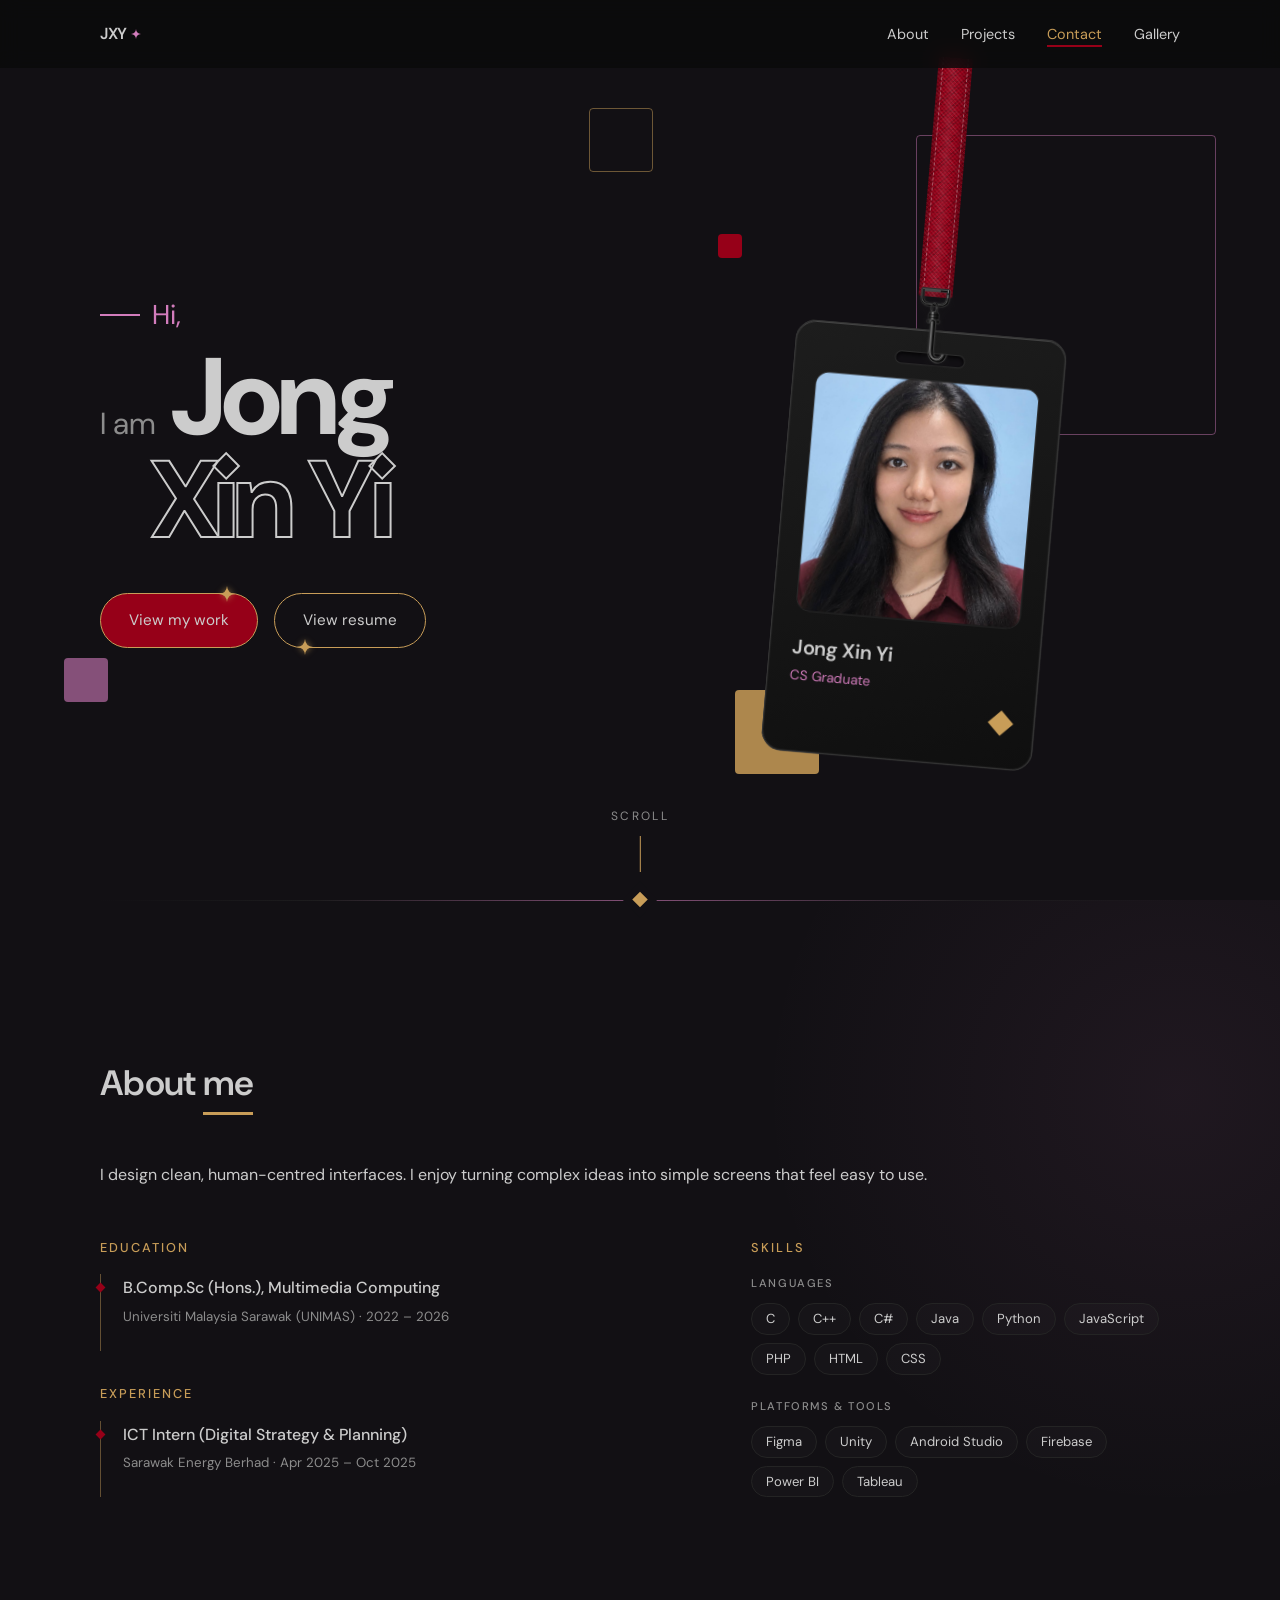
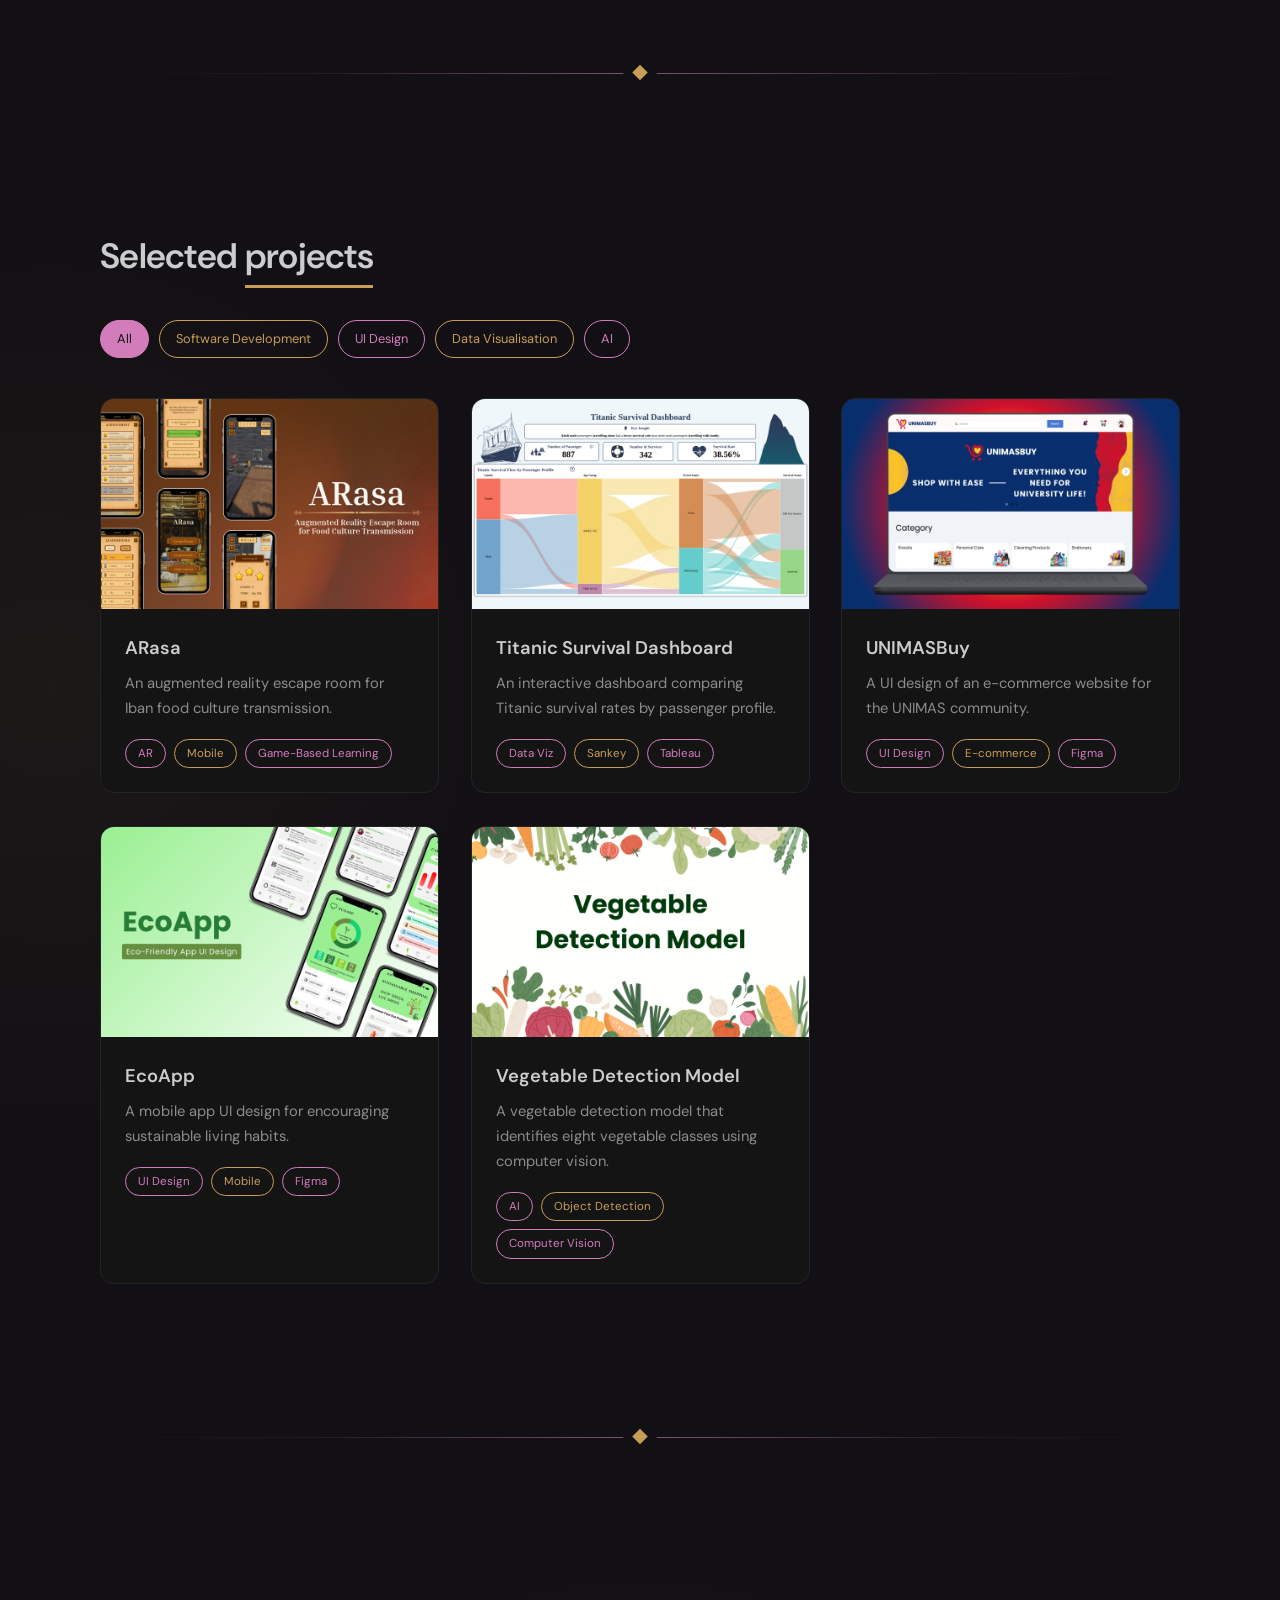
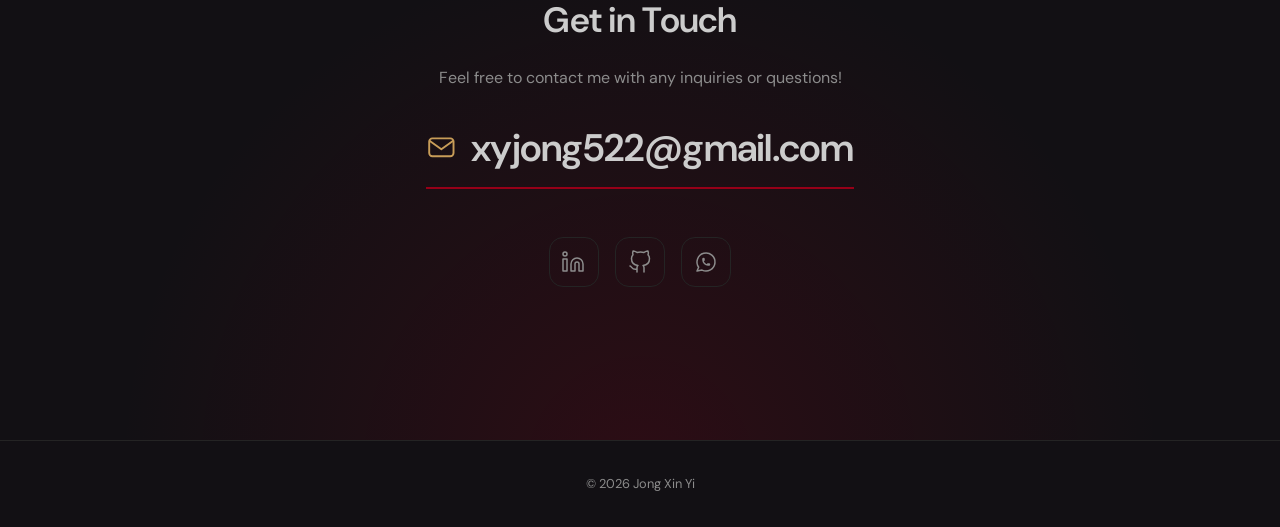
==== index.html @ 596103e4 "index, fx" ====
<!DOCTYPE html>
<html lang="en">
<head>
    <meta charset="UTF-8">
    <meta name="viewport" content="width=device-width, initial-scale=1">
    <title>Jong Xin Yi</title>
    <link rel="preconnect" href="https://fonts.googleapis.com">
    <link href="https://fonts.googleapis.com/css2?family=DM+Sans:wght@300;400;500;600;700;800&display=swap" rel="stylesheet">
    <link rel="stylesheet" href="style.css">
</head>
<body>

    <header class="nav">
        <div class="wrap">
            <a href="#home" class="logo">JXY<svg class="logo-spark" viewBox="0 0 24 24" aria-hidden="true"><path d="M12 0Q12.7 11.3 24 12Q12.7 12.7 12 24Q11.3 12.7 0 12Q11.3 11.3 12 0Z" /></svg></a>
            <ul>
                <li><a href="#about">About</a></li>
                <li><a href="#projects">Projects</a></li>
                <li><a href="#contact">Contact</a></li>
                <li><a href="gallery.html">Gallery</a></li>
            </ul>
        </div>
    </header>

    <!-- HERO -->
    <section class="hero" id="home">
        <div class="orb a" data-depth="10"></div>
        <div class="orb b" data-depth="26"></div>
        <div class="orb c" data-depth="40"></div>
        <div class="orb d" data-depth="18"></div>
        <div class="orb e" data-depth="32"></div>
        <div class="wrap hero-grid">

            <div class="hero-text">
                <div class="hello">Hi,</div>
                <h1 class="big" aria-label="Jong Xin Yi">
                    <span class="small">I am</span><span class="word" data-split>Jong</span><br>
                    <span class="word outline" data-split>Xin Yi</span>
                </h1>
                <div class="cta">
                    <a href="#projects" class="btn">View my work</a>
                    <a href="https://drive.google.com/file/d/1U5utY-IBKtuD2a934Xzy_QybVJlo1DmR/view?usp=sharing"
                       class="btn ghost" target="_blank" rel="noopener">View resume</a>
                </div>
            </div>

            <!-- Interactive ID card -->
            <div class="id-stage">
                <div class="swing">
                    <div class="strap">
                        <svg class="hook" viewBox="0 0 44 92" aria-hidden="true">
                            <defs>
                                <!-- black powder-coated metal: dark body, lighter rim and a soft specular -->
                                <linearGradient id="barrel" x1="0" x2="1" y1="0" y2="0">
                                    <stop offset="0" stop-color="#050505" />
                                    <stop offset=".2" stop-color="#2e2e2e" />
                                    <stop offset=".38" stop-color="#8d8d8d" />
                                    <stop offset=".55" stop-color="#262626" />
                                    <stop offset="1" stop-color="#030303" />
                                </linearGradient>
                                <!-- the hook's tip passes through the hole to the back of the card, so it is hidden there -->
                                <clipPath id="behindCard">
                                    <path clip-rule="evenodd" d="M-5 -5H50V100H-5Z M29.5 -5H50V73H29.5Z" />
                                </clipPath>
                            </defs>

                            <g fill="none" stroke-linecap="round" stroke-linejoin="round">
                                <!-- D-ring the strap loops through -->
                                <path d="M8 3 H36 V12 C36 17 33 19.5 28 19.5 H16 C11 19.5 8 17 8 12 Z" stroke="#3a3a3a" stroke-width="4.2" />
                                <path d="M8 3 H36 V12 C36 17 33 19.5 28 19.5 H16 C11 19.5 8 17 8 12 Z" stroke="#0c0c0c" stroke-width="2.8" />
                                <path d="M8 3 H36 V12 C36 17 33 19.5 28 19.5 H16 C11 19.5 8 17 8 12 Z" stroke="#4a4a4a" stroke-width="1.2" transform="translate(-.5,-.4)" />
                                <path d="M10 4 H27" stroke="#b0b0b0" stroke-width=".7" opacity=".85" />

                                <!-- link between ring and swivel -->
                                <ellipse cx="22" cy="23" rx="3" ry="5" stroke="#3a3a3a" stroke-width="2.8" />
                                <ellipse cx="22" cy="23" rx="3" ry="5" stroke="#0c0c0c" stroke-width="1.7" />
                                <ellipse cx="22" cy="23" rx="3" ry="5" stroke="#6a6a6a" stroke-width=".6" transform="translate(-.4,-.3)" />
                            </g>

                            <!-- swivel barrel -->
                            <rect x="16.5" y="27" width="11" height="10" rx="3" fill="url(#barrel)" stroke="#3d3d3d" stroke-width=".7" />
                            <path d="M16.8 30.4 H27.2 M16.8 33.6 H27.2" stroke="#000" stroke-width=".8" opacity=".75" />
                            <rect x="14.8" y="36" width="14.4" height="3.6" rx="1.8" fill="url(#barrel)" stroke="#3d3d3d" stroke-width=".7" />

                            <!-- hook: comes down in front of the card, goes through the hole, tip ends up behind -->
                            <g fill="none" stroke-linecap="round" stroke-linejoin="round" clip-path="url(#behindCard)">
                                <path d="M22 39 V70 C22 83 37 83 37 71" stroke="#434343" stroke-width="6.8" />
                                <path d="M22 39 V70 C22 83 37 83 37 71" stroke="#0b0b0b" stroke-width="5" />
                                <path d="M22 39 V70 C22 83 37 83 37 71" stroke="#3c3c3c" stroke-width="2.4" transform="translate(-.8,-.5)" />
                                <path d="M22 39 V70 C22 83 37 83 37 71" stroke="#a5a5a5" stroke-width=".9" opacity=".9" transform="translate(-1.3,-.8)" />
                            </g>
                        </svg>
                    </div>
                    <div class="tilt" id="tilt">
                        <div class="flip" id="flip" role="button" tabindex="0" aria-label="ID card, click to flip">

                            <!-- FRONT -->
                            <div class="face front">
                                <div class="slot"></div>
                                <div class="id-photo">
                                    <img id="img-front" alt="Front photo">
                                    <span>Add front photo</span>
                                    <label class="upload">Change<input type="file" accept="image/*" hidden data-side="front"></label>
                                </div>
                                <div class="id-info">
                                    <h3>Jong Xin Yi</h3>
                                    <p>CS Graduate</p>
                                </div>
                            </div>

                            <!-- BACK -->
                            <div class="face back">
                                <div class="slot"></div>
                                <div class="id-photo full">
                                    <img id="img-back" alt="Back photo">
                                    <span>Add back photo</span>
                                    <label class="upload">Change<input type="file" accept="image/*" hidden data-side="back"></label>
                                </div>
                                <div class="back-info">
                                    <p>Design with purpose.</p>
                                    <div class="barcode"></div>
                                </div>
                            </div>

                        </div>
                    </div>
                </div>
            </div>

        </div>
        <div class="scroll">SCROLL</div>
    </section>

    <!-- ABOUT -->
    <section id="about">
        <div class="wrap">
            <h2 class="title">About <span class="u">me</span></h2>

            <p class="about-intro">I design clean, human-centred interfaces. I enjoy turning complex ideas into simple screens that feel easy to use.</p>

            <div class="about-grid">

                <div class="about">
                    <h3>Education</h3>
                    <ul class="timeline">
                        <li><strong>B.Comp.Sc (Hons.), Multimedia Computing</strong><small>Universiti Malaysia Sarawak (UNIMAS) &middot; 2022 &ndash; 2026</small></li>
                    </ul>

                    <h3>Experience</h3>
                    <ul class="timeline">
                        <li><strong>ICT Intern (Digital Strategy &amp; Planning)</strong><small>Sarawak Energy Berhad &middot; Apr 2025 &ndash; Oct 2025</small></li>
                    </ul>
                </div>

                <aside class="skills">
                    <h3>Skills</h3>

                    <div class="skill-group">
                        <h4>Languages</h4>
                        <ul class="skill-tags">
                            <li>C</li>
                            <li>C++</li>
                            <li>C#</li>
                            <li>Java</li>
                            <li>Python</li>
                            <li>JavaScript</li>
                            <li>PHP</li>
                            <li>HTML</li>
                            <li>CSS</li>
                        </ul>
                    </div>

                    <div class="skill-group">
                        <h4>Platforms &amp; Tools</h4>
                        <ul class="skill-tags">
                            <li>Figma</li>
                            <li>Unity</li>
                            <li>Android Studio</li>
                            <li>Firebase</li>
                            <li>Power BI</li>
                            <li>Tableau</li>
                        </ul>
                    </div>
                </aside>

            </div>
        </div>
    </section>

    <!-- PROJECTS -->
    <section id="projects">
        <div class="wrap">
            <h2 class="title">Selected <span class="u">projects</span></h2>
            <div class="filters" id="filters" role="group" aria-label="Filter projects"></div>
            <div class="cards" id="cards"></div>
            <p class="no-match" id="noMatch" hidden>No projects in this category yet.</p>
        </div>
    </section>

    <!-- CONTACT -->
    <section id="contact" class="contact">
        <div class="wrap">
            <h2 class="title">Get in Touch</h2>
            <p>Feel free to contact me with any inquiries or questions!</p>
            <a class="mail" href="mailto:xyjong522@gmail.com"><svg class="mail-ic" viewBox="0 0 24 24" fill="none" stroke="currentColor" stroke-width="1.5" stroke-linecap="round" stroke-linejoin="round" aria-hidden="true"><rect x="2.5" y="5" width="19" height="14" rx="2.5" /><path d="m3 7 9 6.5L21 7" /></svg>xyjong522@gmail.com</a>
            <div class="socials">
                <a href="https://www.linkedin.com/in/xinyijong/" target="_blank" rel="noopener" aria-label="LinkedIn"><svg viewBox="0 0 24 24" fill="none" stroke="currentColor" stroke-width="1.5" stroke-linecap="round" stroke-linejoin="round" aria-hidden="true"><path d="M16 8a6 6 0 0 1 6 6v7h-4v-7a2 2 0 0 0-4 0v7h-4v-7a6 6 0 0 1 6-6z" transform="translate(-1 0)" /><rect x="1" y="9" width="4" height="12" /><circle cx="3" cy="4" r="2" /></svg></a>
                <a href="https://github.com/xinyijong" target="_blank" rel="noopener" aria-label="GitHub"><svg viewBox="0 0 24 24" fill="none" stroke="currentColor" stroke-width="1.5" stroke-linecap="round" stroke-linejoin="round" aria-hidden="true"><path d="M9 19c-5 1.5-5-2.5-7-3m14 6v-3.87a3.37 3.37 0 0 0-.94-2.61c3.14-.35 6.44-1.54 6.44-7A5.44 5.44 0 0 0 20 4.77 5.07 5.07 0 0 0 19.91 1S18.73.65 16 2.48a13.38 13.38 0 0 0-7 0C6.27.65 5.09 1 5.09 1A5.07 5.07 0 0 0 5 4.77a5.44 5.44 0 0 0-1.5 3.78c0 5.42 3.3 6.61 6.44 7A3.37 3.37 0 0 0 9 18.13V22" /></svg></a>
                <a href="https://wa.me/601133449197" target="_blank" rel="noopener" aria-label="WhatsApp"><svg viewBox="0 0 24 24" fill="none" stroke="currentColor" stroke-width="1.5" stroke-linecap="round" stroke-linejoin="round" aria-hidden="true"><path d="M3 21l1.65-3.8a9 9 0 1 1 3.4 2.9L3 21" /><path d="M9 10a.5.5 0 0 0 1 0V9a.5.5 0 0 0-1 0v1a5 5 0 0 0 5 5h1a.5.5 0 0 0 0-1h-1a.5.5 0 0 0 0 1" /></svg></a>
            </div>
        </div>
    </section>

    <footer>&copy; 2026 Jong Xin Yi</footer>

    <!-- PROJECT POP-UP -->
    <div class="modal" id="modal" aria-hidden="true">
        <div class="modal-box" role="dialog" aria-modal="true" aria-labelledby="m-title">
            <button class="m-x" aria-label="Close">&times;</button>
            <div class="m-body">
                <h3 id="m-title"></h3>
                <div class="tags" id="m-tags"></div>
                <div id="m-intro"></div>
                <div class="m-tools"><small>Tools</small><span id="m-tools"></span></div>
                <div class="m-links" id="m-links"></div>
            </div>
        </div>
    </div>

    <script src="projects.js"></script>
    <script src="main.js"></script>
    <script src="fx.js"></script>
</body>
</html>
---- style.css ----
/* ---------- Design tokens (edit colours here) ---------- */
:root {
    --bg: #121014; /* slightly lighter than pure black */
    --surface: #141414;
    --line: #242424;
    --text: #cccccc;
    --muted: #8c8c8c;
    --red: #960018; /* buttons, hover */
    --pink: #d27cbc; /* decoration */
    --gold: #C89D58; /* decoration */
    --radius: 14px;
    --space: clamp(80px, 12vw, 160px); /* section spacing */
    --max: 1080px;
}

* {
    box-sizing: border-box;
    margin: 0;
    padding: 0;
}

html, body, button, input, textarea, select {
    font-family: "DM Sans", system-ui, -apple-system, "Segoe UI", sans-serif;
}

html {
    scroll-behavior: smooth;
}

body {
    background: var(--bg);
    color: var(--text);
    font-family: "DM Sans", system-ui, -apple-system, "Segoe UI", sans-serif;
    line-height: 1.7;
    -webkit-font-smoothing: antialiased;
}

img {
    max-width: 100%;
    display: block;
}

a {
    color: inherit;
    text-decoration: none;
}

.wrap {
    width: min(var(--max), 100% - 48px);
    margin-inline: auto;
}

section {
    padding-block: var(--space);
}

h2.title {
    font-size: clamp(1.6rem, 3vw, 2.2rem);
    font-weight: 600;
    letter-spacing: -0.02em;
    margin-bottom: 48px;
}

    h2.title .u {
        position: relative;
        display: inline-block;
    }

        h2.title .u::after { /* underline sits right under the highlighted word and draws in */
            content: "";
            position: absolute;
            left: 0;
            bottom: -2px;
            width: 0;
            height: 3px;
            background: var(--gold);
            transition: width .7s cubic-bezier(.2,.7,.2,1) .5s;
        }

section.in h2.title .u::after {
    width: 100%;
}

/* ---------- Buttons ---------- */
.btn {
    display: inline-block;
    padding: 14px 28px;
    border: 1px solid var(--red);
    background: var(--red);
    color: var(--text);
    border-radius: 999px;
    font-size: 0.95rem;
    cursor: pointer;
    transition: background .25s, color .25s, transform .25s;
}

    .btn:hover {
        background: transparent;
        transform: translateY(-3px);
    }

    .btn.ghost {
        background: transparent;
        border-color: var(--line);
    }

        .btn.ghost:hover {
            border-color: var(--red);
            background: var(--red);
        }

/* ---------- Nav ---------- */
.nav {
    position: fixed;
    inset: 0 0 auto 0;
    z-index: 10;
    background: rgba(11,11,11,.8);
    backdrop-filter: blur(10px);
}

    .nav .wrap {
        display: flex;
        justify-content: space-between;
        align-items: center;
        height: 68px;
    }

.logo {
    font-weight: 600;
    letter-spacing: -0.02em;
}

.nav ul {
    display: flex;
    gap: 32px;
    list-style: none;
    font-size: .9rem;
}

.nav a {
    position: relative;
    padding-block: 4px;
    transition: color .2s;
}

    .nav a::after {
        content: "";
        position: absolute;
        left: 0;
        bottom: 0;
        width: 0;
        height: 2px;
        background: var(--red);
        transition: width .25s;
    }

    .nav a:hover::after {
        width: 100%;
    }

/* ---------- Hero ---------- */
.hero {
    min-height: 100vh;
    display: flex;
    align-items: center;
    position: relative;
    overflow: hidden;
    padding-block: 120px 80px;
}

    .hero .wrap {
        position: relative;
        z-index: 1;
    }

.hello {
    display: inline-flex;
    align-items: center;
    gap: 12px;
    color: var(--pink);
    font-size: clamp(1.2rem, 2.4vw, 1.7rem);
    margin-bottom: 8px;
}

    .hello::before {
        content: "";
        width: 40px;
        height: 2px;
        background: var(--pink);
    }

.big {
    font-size: clamp(3.6rem, 13vw, 10.5rem);
    line-height: .95;
    font-weight: 800;
    letter-spacing: -0.045em;
}

    .big .small {
        font-size: .28em;
        font-weight: 400;
        letter-spacing: 0;
        color: var(--muted);
        margin-right: 14px;
    }

    .big .outline {
        color: transparent;
        -webkit-text-stroke: 2px var(--text);
        transition: color .4s, -webkit-text-stroke-color .4s;
        display: inline-block;
        margin-left: clamp(24px, 8vw, 120px); /* staggered line */
    }

        .big .outline:hover {
            color: var(--red);
            -webkit-text-stroke-color: var(--red);
        }

.role {
    margin-top: 36px;
    color: var(--muted);
    font-size: 1.05rem;
    max-width: 420px;
}

    .role b {
        color: var(--gold);
        font-weight: 500;
    }

.hero .cta {
    margin-top: 40px;
    display: flex;
    gap: 16px;
    flex-wrap: wrap;
}

.orb {
    position: absolute;
    border-radius: 50%;
    filter: blur(2px);
}

    .orb.a {
        width: 260px;
        height: 260px;
        right: 8%;
        top: 18%;
        border: 1px solid var(--pink);
        opacity: .5;
        animation: float 9s ease-in-out infinite;
    }

    .orb.b {
        width: 90px;
        height: 90px;
        right: 22%;
        bottom: 20%;
        background: var(--gold);
        opacity: .85;
        animation: float 7s ease-in-out infinite reverse;
    }

    .orb.c {
        width: 14px;
        height: 14px;
        right: 40%;
        top: 26%;
        background: var(--red);
        animation: float 5s ease-in-out infinite;
    }

@keyframes float {
    0%,100% {
        transform: translateY(0);
    }

    50% {
        transform: translateY(-22px);
    }
}

.scroll {
    position: absolute;
    left: 50%;
    bottom: 28px;
    transform: translateX(-50%);
    font-size: .75rem;
    letter-spacing: .2em;
    color: var(--muted);
}

    .scroll::after {
        content: "";
        display: block;
        width: 1px;
        height: 36px;
        background: var(--gold);
        margin: 10px auto 0;
        animation: line 2s ease-in-out infinite;
    }

@keyframes line {
    0%,100% {
        transform: scaleY(.3);
        transform-origin: top;
    }

    50% {
        transform: scaleY(1);
    }
}

/* ---------- About ---------- */
.about-grid {
    display: grid;
    grid-template-columns: 1fr 1.3fr;
    gap: clamp(32px, 6vw, 88px);
    align-items: start;
}

.photo {
    aspect-ratio: 4/5;
    border-radius: var(--radius);
    background: linear-gradient(135deg, #1b1b1b, #101010);
    border: 1px solid var(--line);
    position: relative;
    overflow: hidden;
}

    .photo::after {
        content: "";
        position: absolute;
        inset: 14px -14px -14px 14px;
        border: 1px solid var(--pink);
        border-radius: var(--radius);
        z-index: -1;
    }

.photo-frame {
    position: relative;
    z-index: 0;
}

.photo img {
    width: 100%;
    height: 100%;
    object-fit: cover;
}

.photo span {
    position: absolute;
    inset: 0;
    display: grid;
    place-items: center;
    color: var(--muted);
    font-size: .85rem;
}

.about p {
    color: var(--text);
    max-width: 520px;
}

.about h3 {
    font-size: .8rem;
    letter-spacing: .16em;
    text-transform: uppercase;
    color: var(--gold);
    margin: 40px 0 18px;
    font-weight: 500;
}


.about-intro {
    max-width: none; /* full width of the section */
    margin-bottom: 40px;
}

.about-grid {
    align-items: start;
}

.about h3,
.skills h3 {
    margin-top: 0;
}

.about > h3:first-child {
    margin-top: 0;
}

.timeline {
    list-style: none;
    border-left: 1px solid rgba(200, 157, 88, .45); /* gold line, clearly visible on the dark bg */
}

    .timeline li {
        list-style: none;
        padding: 0 0 22px 22px;
        position: relative;
    }

        .timeline li::before {
            content: "";
            position: absolute;
            left: -4px;
            top: 10px;
            width: 7px;
            height: 7px;
            background: var(--red);
            transform: rotate(45deg);
        }

    .timeline strong {
        font-weight: 500;
        display: block;
    }

    .timeline small {
        color: var(--muted);
    }

.about .btn {
    margin-top: 24px;
}

/* ---------- Projects ---------- */
.cards {
    display: grid;
    grid-template-columns: repeat(auto-fill, minmax(300px, 1fr));
    gap: 32px;
}

.card {
    display: block;
    background: var(--surface);
    border: 1px solid var(--line);
    border-radius: var(--radius);
    overflow: hidden;
    transition: transform .3s, border-color .3s;
}

    .card:hover {
        transform: translateY(-6px);
        border-color: var(--red);
    }

    .card .cover {
        aspect-ratio: 16/10;
        background: #1a1a1a;
        position: relative;
        overflow: hidden;
    }

        .card .cover img {
            width: 100%;
            height: 100%;
            object-fit: cover;
            transition: transform .5s;
        }

    .card:hover .cover img {
        transform: scale(1.05);
    }

    .card .body {
        padding: 24px;
    }

    .card h3 {
        font-size: 1.15rem;
        font-weight: 600;
        margin-bottom: 6px;
    }

    .card p {
        color: var(--muted);
        font-size: .92rem;
        margin-bottom: 18px;
    }

.tags {
    display: flex;
    flex-wrap: wrap;
    gap: 8px;
}

.tag {
    font-size: .72rem;
    padding: 4px 12px;
    border-radius: 999px;
    border: 1px solid var(--pink);
    color: var(--pink);
}

    .tag.alt {
        border-color: var(--gold);
        color: var(--gold);
    }

/* ---------- Contact ---------- */
.contact {
    text-align: center;
}

    .contact p {
        color: var(--muted);
        margin: 0 auto 24px;
        max-width: 420px;
    }

    .contact h2 {
        margin-bottom: 14px;
    }

.mail {
    display: inline-block;
    font-size: clamp(1.3rem, 3.5vw, 2.4rem);
    font-weight: 600;
    letter-spacing: -0.02em;
    border-bottom: 2px solid var(--red);
    padding-bottom: 6px;
    transition: color .25s;
}

    .mail:hover {
        color: var(--gold);
    }

.socials {
    display: flex;
    justify-content: center;
    gap: 16px;
    margin-top: 48px;
}

    .socials a {
        color: var(--muted);
        width: 50px;
        height: 50px;
        display: grid;
        place-items: center;
        border: 1px solid var(--line);
        border-radius: var(--radius);
        transition: color .2s, border-color .2s, transform .25s;
    }

        .socials a svg {
            width: 24px;
            height: 24px;
        }

        .socials a:hover {
            color: var(--gold);
            border-color: var(--gold);
        }

footer {
    text-align: center;
    padding: 32px 0;
    color: var(--muted);
    font-size: .8rem;
    border-top: 1px solid var(--line);
}

/* ---------- Project detail page ---------- */
.detail-hero {
    padding-top: 140px;
    padding-bottom: 40px;
}

.back {
    color: var(--muted);
    font-size: .9rem;
    display: inline-block;
    margin-bottom: 32px;
    transition: color .2s;
}

    .back:hover {
        color: var(--red);
    }

.detail-hero h1 {
    font-size: clamp(2.2rem, 6vw, 4rem);
    letter-spacing: -0.03em;
    line-height: 1.1;
    margin-bottom: 20px;
}

.detail-hero .lead {
    color: var(--muted);
    max-width: 560px;
    margin-bottom: 24px;
}

.detail-cover {
    aspect-ratio: 16/8;
    border-radius: var(--radius);
    background: #1a1a1a;
    overflow: hidden;
    border: 1px solid var(--line);
}

    .detail-cover img {
        width: 100%;
        height: 100%;
        object-fit: cover;
    }

.meta {
    display: grid;
    grid-template-columns: repeat(auto-fit, minmax(140px, 1fr));
    gap: 24px;
    margin-block: 56px;
    padding-block: 28px;
    border-block: 1px solid var(--line);
}

    .meta small {
        color: var(--gold);
        letter-spacing: .14em;
        text-transform: uppercase;
        font-size: .7rem;
        display: block;
        margin-bottom: 4px;
    }

.block {
    max-width: 640px;
    margin-bottom: 72px;
}

    .block h2 {
        font-size: 1.3rem;
        margin-bottom: 14px;
    }

        .block h2::before {
            content: "";
            display: inline-block;
            width: 10px;
            height: 10px;
            border-radius: 50%;
            background: var(--pink);
            margin-right: 12px;
        }

.proto {
    margin-bottom: 72px;
}

    .proto h2 {
        font-size: 1.3rem;
        margin-bottom: 20px;
    }

.proto-frame {
    border: 1px solid var(--line);
    border-radius: var(--radius);
    overflow: hidden;
    background: var(--surface);
    height: min(680px, 80vh);
}

    .proto-frame iframe {
        width: 100%;
        height: 100%;
        border: 0;
    }

.proto-empty {
    height: 100%;
    display: grid;
    place-items: center;
    color: var(--muted);
    text-align: center;
    padding: 24px;
}

.proto-actions {
    margin-top: 20px;
}

/* ================= V2 additions ================= */

/* ---------- Hero with ID card ---------- */
.hero-grid {
    display: grid;
    grid-template-columns: 1.3fr 1fr;
    gap: 48px;
    align-items: center;
}

.big {
    font-size: clamp(3rem, 8.5vw, 7.5rem);
}

    .big .outline {
        margin-left: clamp(16px, 4vw, 64px);
    }

.orb.a {
    right: 4%;
    top: 14%;
    width: 320px;
    height: 320px;
}

.orb.b {
    right: 34%;
    bottom: 14%;
}

.id-stage {
    --strap-h: 240px;
    position: relative;
    display: flex;
    flex-direction: column;
    align-items: center;
    margin-top: -120px;
}

.swing {
    transform-origin: top center;
    min-height: calc(var(--strap-h) + 34px + 430px);
    will-change: transform;
    display: flex;
    flex-direction: column;
    align-items: center;
}

@keyframes swing {
    0%,100% {
        transform: rotate(0);
    }

    25% {
        transform: rotate(1.8deg);
    }

    75% {
        transform: rotate(-1.8deg);
    }
}

@keyframes appear {
    from {
        opacity: 0;
    }
}
/* The strap is paid out from above, as if a hand is lowering the card on it. */
@keyframes lower {
    0% {
        height: 6px;
        animation-timing-function: cubic-bezier(.45,0,.35,1);
    }

    62% {
        height: calc(var(--strap-h) + 8px);
        animation-timing-function: ease-out;
    }
    /* strap pulls taut, slight stretch */
    74% {
        height: calc(var(--strap-h) - 5px);
        animation-timing-function: ease-in-out;
    }
    /* card bounces back up */
    86% {
        height: calc(var(--strap-h) + 2px);
        animation-timing-function: ease-in-out;
    }

    100% {
        height: var(--strap-h);
    }
}
/* The card sways like a pendulum while it is let down, then settles. */
@keyframes settle {
    0% {
        transform: rotate(0);
    }

    18% {
        transform: rotate(3.4deg);
    }

    36% {
        transform: rotate(-4.6deg);
    }

    55% {
        transform: rotate(3.8deg);
    }

    72% {
        transform: rotate(-2.4deg);
    }

    86% {
        transform: rotate(1.2deg);
    }

    100% {
        transform: rotate(0);
    }
}

.strap {
    width: 34px;
    height: 240px;
    position: relative;
    z-index: 3;
    background: linear-gradient(90deg, rgba(0,0,0,.28), transparent 20%, rgba(255,255,255,.07) 45%, transparent 70%, rgba(0,0,0,.28)), repeating-linear-gradient(45deg, rgba(255,255,255,.085) 0 1px, transparent 1px 3px), repeating-linear-gradient(-45deg, rgba(0,0,0,.22) 0 1px, transparent 1px 3px), repeating-linear-gradient(0deg, rgba(0,0,0,.12) 0 1px, transparent 1px 6px), #960018;
    border-radius: 2px 2px 3px 3px;
}

    .strap::before, .strap::after { /* stitched edges */
        content: "";
        position: absolute;
        top: 0;
        bottom: 0;
        width: 0;
        pointer-events: none;
        border-left: 1px dashed rgba(255,255,255,.34);
    }

    .strap::before {
        left: 4px;
    }

    .strap::after {
        right: 4px;
    }

.hook {
    position: absolute;
    left: 50%;
    top: calc(100% - 10px);
    width: 40px;
    height: 84px;
    transform: translateX(-50%);
    overflow: visible;
    filter: drop-shadow(0 4px 4px rgba(0,0,0,.6)) drop-shadow(0 0 1px rgba(255,255,255,.12));
}

.tilt {
    --rx: 0deg;
    --ry: 0deg;
    perspective: 1000px;
    transform: rotateX(var(--rx)) rotateY(var(--ry));
    transition: transform .2s ease-out;
    margin-top: 34px; /* card hangs lower so the hook can pass through its hole */
}

.flip {
    position: relative;
    width: 270px;
    height: 430px;
    cursor: pointer;
    transform-style: preserve-3d;
    transition: transform .8s cubic-bezier(.4,.2,.2,1);
    outline-offset: 8px;
    outline-color: var(--gold);
}

    .flip.flipped {
        transform: rotateY(180deg);
    }

.face {
    position: absolute;
    inset: 0;
    border-radius: 20px;
    backface-visibility: hidden;
    -webkit-backface-visibility: hidden;
    background: var(--surface);
    border: 1px solid #2c2c2c;
    box-shadow: 0 30px 60px rgba(0,0,0,.55), 0 0 0 1px rgba(210,124,188,.08);
    padding: 22px;
    overflow: hidden;
}

    .face.back {
        transform: rotateY(180deg);
    }

.slot {
    width: 70px;
    height: 13px;
    margin: 0 auto 14px;
    border-radius: 99px;
    background: var(--bg);
    border: 1px solid #2c2c2c;
}

.id-photo {
    position: relative;
    height: 240px;
    border-radius: 14px;
    overflow: hidden;
    background: linear-gradient(135deg, #1d1d1d, #111);
    border: 1px solid #2a2a2a;
}

    .id-photo.full {
        height: 330px;
    }

    .id-photo img {
        position: absolute;
        inset: 0;
        width: 100%;
        height: 100%;
        object-fit: cover;
        display: none;
    }

    .id-photo.has-img img {
        display: block;
    }

    .id-photo span {
        position: absolute;
        inset: 0;
        display: grid;
        place-items: center;
        color: var(--muted);
        font-size: .8rem;
    }

    .id-photo.has-img span {
        display: none;
    }

.upload {
    position: absolute;
    right: 10px;
    bottom: 10px;
    z-index: 2;
    font-size: .7rem;
    padding: 5px 12px;
    border-radius: 99px;
    background: rgba(11,11,11,.8);
    color: var(--text);
    border: 1px solid #333;
    opacity: 0;
    transition: opacity .25s, background .25s;
    cursor: pointer;
}

    .id-photo:hover .upload, .upload:focus-within {
        opacity: 1;
    }

    .upload:hover {
        background: var(--red);
        border-color: var(--red);
    }

@media (hover: none) {
    .upload {
        opacity: 1;
    }
}

.id-info {
    margin-top: 18px;
}

    .id-info h3 {
        font-size: 1.25rem;
        font-weight: 600;
        letter-spacing: -0.02em;
    }

    .id-info p {
        color: var(--pink);
        font-size: .85rem;
    }

.id-meta {
    margin-top: 10px;
    font-size: .75rem;
    color: var(--muted);
    letter-spacing: .12em;
}

    .id-meta small {
        color: var(--gold);
        margin-right: 6px;
    }

.back-info {
    margin-top: 14px;
    display: flex;
    align-items: center;
    justify-content: space-between;
    gap: 12px;
    font-size: .8rem;
    color: var(--muted);
}

.barcode {
    width: 90px;
    height: 26px;
    background: repeating-linear-gradient(90deg, var(--gold) 0 2px, transparent 2px 4px, var(--gold) 4px 5px, transparent 5px 9px);
    opacity: .8;
}

.hint {
    margin-top: 28px;
    font-size: .75rem;
    letter-spacing: .14em;
    color: var(--muted);
    text-transform: uppercase;
}

/* ---------- About: 3 columns ---------- */
.about-grid {
    grid-template-columns: 190px 1.4fr 1fr;
    gap: clamp(28px, 4vw, 64px);
}

.photo-frame {
    width: 190px;
}

.about h3, .skills h3 {
    font-size: .8rem;
    letter-spacing: .16em;
    text-transform: uppercase;
    color: var(--gold);
    margin: 32px 0 16px;
    font-weight: 500;
}

.about p + h3 {
    margin-top: 36px;
}

.skills h3 {
    margin-top: 0;
}

.skills ul {
    list-style: none;
    display: grid;
    grid-template-columns: repeat(2, 1fr);
    gap: 14px;
}

.skills li {
    display: flex;
    align-items: center;
    gap: 14px;
    padding: 14px 16px;
    border: 1px solid var(--line);
    border-radius: var(--radius);
    background: rgba(255,255,255,.015);
    transition: border-color .3s, background .3s, transform .3s;
}

    .skills li svg {
        width: 26px;
        height: 26px;
        flex: none;
        color: var(--gold);
        transition: transform .4s cubic-bezier(.2,.9,.3,1.4);
    }

    .skills li span {
        font-size: .9rem;
        display: block;
        margin: 0;
    }

@media (max-width: 1000px) {
    .about-grid {
        grid-template-columns: 190px 1fr;
    }

    .skills {
        grid-column: 1 / -1;
    }
}

/* ---------- Project cards: animated ---------- */
.card {
    background: none;
    border: 0;
    overflow: visible;
    perspective: 900px;
}

    .card:hover {
        transform: none;
        border-color: transparent;
    }

.card-in {
    position: relative;
    height: 100%;
    background: var(--surface);
    border: 1px solid var(--line);
    border-radius: var(--radius);
    overflow: hidden;
    transform-style: preserve-3d;
    transition: transform .5s cubic-bezier(.2,.7,.2,1), border-color .3s, box-shadow .4s;
    will-change: transform;
}

    .card-in.moving {
        transition: transform .12s ease-out, border-color .3s, box-shadow .4s;
    }

.card:hover .card-in, .card:focus-visible .card-in {
    border-color: var(--red);
    box-shadow: 0 24px 50px rgba(0,0,0,.5), 0 0 0 1px rgba(150,0,24,.5);
}

.card-in::after { /* light that follows the cursor */
    content: "";
    position: absolute;
    inset: 0;
    pointer-events: none;
    opacity: 0;
    transition: opacity .3s;
    background: radial-gradient(260px circle at var(--mx, 50%) var(--my, 50%), rgba(210,124,188,.16), transparent 60%);
}

.card:hover .card-in::after {
    opacity: 1;
}

.card .cover::before { /* slide-in tint */
    content: "";
    position: absolute;
    inset: 0;
    z-index: 1;
    background: linear-gradient(180deg, transparent 40%, rgba(150,0,24,.55));
    opacity: 0;
    transition: opacity .4s;
}

.card:hover .cover::before {
    opacity: 1;
}

.card:hover .cover img {
    transform: scale(1.1);
}

.num {
    position: absolute;
    left: 18px;
    top: 14px;
    z-index: 2;
    font-size: .75rem;
    letter-spacing: .14em;
    color: var(--gold);
    display: none;
}

.card h3 {
    position: relative;
    display: inline-block;
}

    .card h3::after {
        content: "";
        position: absolute;
        left: 0;
        bottom: -2px;
        height: 2px;
        width: 0;
        background: var(--red);
        transition: width .4s;
    }

.card:hover h3::after {
    width: 100%;
}

.card .tag {
    transition: transform .3s, background .3s, color .3s;
}

.card:hover .tag {
    transform: translateY(-3px);
}

    .card:hover .tag:nth-child(2) {
        transition-delay: .05s;
    }

    .card:hover .tag:nth-child(3) {
        transition-delay: .1s;
    }

.card .tag:hover {
    background: var(--pink);
    color: var(--bg);
}

.card .tag.alt:hover {
    background: var(--gold);
}

/* ================= V3 additions ================= */

/* ---------- Page + section transitions ---------- */
body {
    animation: pageIn .7s ease;
    transition: opacity .35s ease;
}

    body.leaving {
        opacity: 0;
    }

@keyframes pageIn {
    from {
        opacity: 0;
    }
}

section {
    position: relative;
}

    section + section::before { /* soft divider line between sections */
        content: "";
        position: absolute;
        top: 0;
        left: 50%;
        width: min(var(--max), 100% - 48px);
        height: 1px;
        transform: translateX(-50%);
        background: linear-gradient(90deg, transparent, var(--line) 20%, var(--pink) 50%, var(--line) 80%, transparent);
        opacity: .6;
    }

    section + section::after { /* diamond marker on the divider */
        content: "";
        position: absolute;
        top: -6px;
        left: 50%;
        width: 11px;
        height: 11px;
        background: var(--gold);
        transform: translateX(-50%) rotate(45deg);
        box-shadow: 0 0 0 7px var(--bg);
        animation: pulseD 3s ease-in-out infinite;
    }

@keyframes pulseD {
    0%,100% {
        transform: translateX(-50%) rotate(45deg) scale(1);
    }

    50% {
        transform: translateX(-50%) rotate(225deg) scale(1.25);
    }
}

#about {
    background: radial-gradient(640px circle at 92% 25%, rgba(210,124,188,.07), transparent 65%);
}

#projects {
    background: radial-gradient(700px circle at 4% 45%, rgba(200,157,88,.06), transparent 65%);
}

#contact {
    background: radial-gradient(800px circle at 50% 105%, rgba(150,0,24,.2), transparent 65%);
}

.progress {
    position: fixed;
    top: 0;
    left: 0;
    width: 100%;
    height: 3px;
    z-index: 30;
    transform: scaleX(0);
    transform-origin: left;
    background: linear-gradient(90deg, var(--red), var(--pink), var(--gold));
}

.nav {
    transition: transform .4s ease, background .3s;
}

    .nav.hide {
        transform: translateY(-100%);
    }

    .nav a.active {
        color: var(--gold);
    }

        .nav a.active::after {
            width: 100%;
        }

/* ---------- Diamonds (replace circles) ---------- */
.orb {
    border-radius: 4px;
    filter: none;
}

    .orb.a {
        width: 300px;
        height: 300px;
        right: 5%;
        top: 15%;
        border: 1px solid var(--pink);
        opacity: .45;
        animation: spinD 50s linear infinite;
    }

    .orb.b {
        width: 84px;
        height: 84px;
        right: 36%;
        bottom: 14%;
        background: var(--gold);
        opacity: .85;
        animation: driftD 7s ease-in-out infinite;
    }

    .orb.c {
        width: 24px;
        height: 24px;
        right: 42%;
        top: 26%;
        background: var(--red);
        animation: driftD 5s ease-in-out infinite reverse;
    }

    .orb.d {
        width: 44px;
        height: 44px;
        left: 5%;
        bottom: 22%;
        background: var(--pink);
        opacity: .6;
        animation: driftD 8s ease-in-out infinite;
    }

    .orb.e {
        width: 64px;
        height: 64px;
        left: 46%;
        top: 12%;
        border: 1px solid var(--gold);
        opacity: .5;
        animation: spinD 30s linear infinite reverse;
    }

@keyframes driftD {
    0%,100% {
        transform: translateY(0) rotate(45deg);
    }

    50% {
        transform: translateY(-24px) rotate(45deg);
    }
}

@keyframes spinD {
    from {
        transform: rotate(45deg);
    }

    to {
        transform: rotate(405deg);
    }
}

/* ---------- Hero: letters + role typing ---------- */
.big .word .ch {
    display: inline-block;
    transition: transform .3s cubic-bezier(.3,1.6,.5,1), color .25s;
    animation: rise .9s cubic-bezier(.2,.8,.2,1) backwards;
    animation-delay: calc(var(--i) * 70ms + 250ms);
}

@keyframes rise {
    from {
        transform: translateY(70%) rotate(8deg);
        opacity: 0;
    }
}

.big .word .ch:hover {
    transform: translateY(-14px) rotate(-4deg);
    color: var(--pink);
}

.big .outline:hover {
    color: transparent;
    -webkit-text-stroke-color: var(--text);
}

.big .outline .ch:hover {
    color: var(--red);
    -webkit-text-stroke-color: var(--red);
}

.role {
    min-height: 3.6em;
}

#roleWord::after {
    content: "";
    display: inline-block;
    width: 2px;
    height: 1em;
    margin-left: 3px;
    vertical-align: -2px;
    background: var(--gold);
    animation: blink 1s steps(1) infinite;
}

@keyframes blink {
    50% {
        opacity: 0;
    }
}

/* ---------- Buttons: small pop + ripple ---------- */
.btn {
    position: relative;
    transition: background .25s, color .25s, transform .25s;
}

    .btn, .btn.ghost, .btn.ghost:hover {
        border-color: var(--gold);
    }
        /* the gold stroke is the button's own border */
        .btn::after { /* thin four-point sparkle: centred on the edge, half inside and half outside */
            content: "";
            position: absolute;
            right: 22px;
            top: -8px;
            width: 16px;
            height: 16px;
            pointer-events: none;
            background: url("data:image/svg+xml,%3Csvg xmlns='http://www.w3.org/2000/svg' viewBox='0 0 24 24'%3E%3Cpath fill='%23C89D58' d='M12 0Q12.9 11.1 24 12Q12.9 12.9 12 24Q11.1 12.9 0 12Q11.1 11.1 12 0Z'/%3E%3C/svg%3E") center / contain no-repeat;
            filter: drop-shadow(0 0 3px rgba(200,157,88,.7));
            animation: twinkle 3.2s ease-in-out infinite;
        }

        .btn.ghost::after {
            right: auto;
            left: 22px;
            top: auto;
            bottom: -8px;
            animation-delay: 1.4s;
        }

@keyframes twinkle {
    0%,100% {
        transform: scale(.75) rotate(0);
        opacity: .7;
    }

    50% {
        transform: scale(1.15) rotate(45deg);
        opacity: 1;
    }
}

.ripple-clip {
    position: absolute;
    inset: 0;
    border-radius: inherit;
    overflow: hidden;
    pointer-events: none;
}

.ripple {
    position: absolute;
    width: 10px;
    height: 10px;
    border-radius: 50%;
    background: rgba(255,255,255,.28);
    transform: scale(0);
    animation: ripple .6s ease-out forwards;
    pointer-events: none;
}

@keyframes ripple {
    to {
        transform: scale(30);
        opacity: 0;
    }
}

/* ---------- Small hover details ---------- */
.timeline li {
    transition: transform .3s;
}

    .timeline li::before {
        transition: transform .3s, background .3s;
    }

    .timeline li:hover {
        transform: translateX(6px);
    }

        .timeline li:hover::before {
            background: var(--gold);
            transform: rotate(45deg) scale(1.7);
        }

.mail:hover {
    border-color: var(--gold);
}

.socials a:hover {
    transform: translateY(-4px);
}

.logo {
    display: inline-flex;
    align-items: center;
    gap: 4px;
}

.logo-spark {
    width: 10px;
    height: 10px;
    fill: var(--pink);
    flex: none;
}

/* ---------- About: no photo, two columns ---------- */
.about-grid {
    grid-template-columns: 1.4fr 1fr;
}

@media (max-width: 1000px) {
    .about-grid {
        grid-template-columns: 1fr;
    }
}

/* ---------- ID card: real 3D object ---------- */
.tilt {
    transform-style: preserve-3d;
}

.flip {
    transform: rotateY(var(--flip, 0deg));
    transition: transform .9s cubic-bezier(.2,.8,.2,1.08);
    cursor: grab;
    touch-action: pan-y;
}

    .flip.dragging {
        transition: none;
        cursor: grabbing;
    }

.face {
    background: linear-gradient(160deg, #1d1d1d, #0f0f0f);
    border: 1px solid #333;
    box-shadow: inset 0 0 0 1px rgba(255,255,255,.04), inset 0 1px 0 rgba(255,255,255,.14);
    transform: translateZ(5px);
}

    .face.back {
        transform: rotateY(180deg) translateZ(5px);
    }

.edge {
    position: absolute;
    inset: 0;
    border-radius: 20px;
    background: #2a2a2a;
    border: 1px solid #3a3a3a;
}

    .edge.shadow {
        box-shadow: 0 45px 70px -12px rgba(0,0,0,.8), 0 0 40px rgba(150,0,24,.12);
    }

.face.front .id-info::after {
    content: "";
    position: absolute;
    right: 24px;
    bottom: 36px;
    width: 18px;
    height: 18px;
    background: var(--gold);
    transform: rotate(45deg);
}

.id-photo {
    box-shadow: inset 0 2px 8px rgba(0,0,0,.6);
}

.slot {
    box-shadow: inset 0 2px 4px rgba(0,0,0,.8);
}

/* ---------- Reveal on scroll ---------- */
.reveal {
    opacity: 0;
    transform: translateY(24px);
    transition: opacity .8s, transform .8s;
}

    .reveal.in {
        opacity: 1;
        transform: none;
    }

/* ---------- Responsive ---------- */
@media (max-width: 760px) {
    .about-grid {
        grid-template-columns: 1fr;
    }

    .photo-frame {
        max-width: 340px;
    }

    .nav ul {
        gap: 18px;
    }

    .orb.a {
        width: 160px;
        height: 160px;
        right: -30px;
    }

    .hero-grid {
        grid-template-columns: 1fr;
    }

    .id-stage {
        margin-top: 0;
    }

    .strap {
        height: 80px;
    }

    .id-stage {
        --strap-h: 80px;
    }

    .about-grid {
        grid-template-columns: 1fr;
    }
}

@media (prefers-reduced-motion: reduce) {
    * {
        animation: none !important;
        transition: none !important;
    }

    .reveal, .st {
        opacity: 1 !important;
        transform: none !important;
    }
}

/* ================= V4: stagger ================= */
.hero {
    min-height: 100vh;
    min-height: 100svh;
    display: flex;
    align-items: center;
    padding-block: 110px 70px;
}

    .hero ~ section {
        padding-block: var(--space);
    }
        /* same gap above and below every section */
        .hero ~ section > .wrap {
            width: min(var(--max), 100% - 48px);
        }

/* content staggers in when its section arrives */
.st {
    opacity: 0;
    transform: translateY(32px);
    transition: opacity .8s ease, transform .9s cubic-bezier(.2,.7,.2,1);
    transition-delay: calc(var(--i, 0) * 110ms + 150ms);
}

section.in .st {
    opacity: 1;
    transform: none;
}

.cards .card.st {
    transform: translateY(56px) scale(.96);
}

section.in .cards .card.st {
    transform: none;
}

.cards .card.st {
    transition-delay: calc(var(--i, 0) * 160ms + 150ms);
}

/* ---------- Name: the dot of the i is a diamond ---------- */
.big .ch.dotless {
    position: relative;
}

    .big .ch.dotless::before {
        content: "";
        position: absolute;
        left: 50%;
        top: .065em;
        width: .15em;
        height: .15em;
        margin-left: -.075em;
        border: 2px solid var(--text);
        background: var(--text);
        transform: rotate(45deg);
        transition: border-color .25s, background .25s;
    }

.big .outline .ch.dotless::before {
    background: transparent;
}
/* hollow, like the outlined letters */
.big .outline .ch.dotless:hover::before {
    border-color: var(--red);
    background: var(--red);
}

.mail-ic {
    width: .8em;
    height: .8em;
    color: var(--gold);
    margin-right: 14px;
    vertical-align: -.05em;
}


/* ================= V6: photography gallery ================= */
.more {
    margin-top: 24px;
    text-align: center;
}

.nav a.current {
    color: var(--gold);
}

    .nav a.current::after {
        width: 100%;
    }

.gallery-hero {
    padding-top: 140px;
    padding-bottom: 40px;
}

    .gallery-hero h1 {
        font-size: clamp(2.2rem, 6vw, 4rem);
        letter-spacing: -0.03em;
        line-height: 1.1;
        margin-bottom: 16px;
    }

    .gallery-hero .lead {
        color: var(--muted);
        max-width: 520px;
    }

.gallery {
    columns: 3 260px;
    column-gap: 16px;
    padding-bottom: 96px;
}

.shot {
    display: block;
    width: 100%;
    padding: 0;
    margin: 0 0 16px;
    break-inside: avoid;
    aspect-ratio: var(--r, 4/5);
    position: relative;
    overflow: hidden;
    cursor: zoom-in;
    background: #1a1a1a;
    border: 1px solid var(--line);
    border-radius: var(--radius);
    transition: border-color .3s, transform .4s cubic-bezier(.2,.7,.2,1);
}

    .shot img {
        width: 100%;
        height: 100%;
        object-fit: cover;
        transition: transform .6s cubic-bezier(.2,.7,.2,1);
    }

    .shot::after {
        content: "";
        position: absolute;
        inset: 0;
        background: linear-gradient(180deg, transparent 55%, rgba(150,0,24,.45));
        opacity: 0;
        transition: opacity .4s;
    }

    .shot:hover {
        border-color: var(--red);
        transform: translateY(-4px);
    }

        .shot:hover img {
            transform: scale(1.06);
        }

        .shot:hover::after {
            opacity: 1;
        }

    .shot:focus-visible {
        outline: 2px solid var(--gold);
        outline-offset: 4px;
    }

.lightbox {
    position: fixed;
    inset: 0;
    z-index: 50;
    display: none;
    place-items: center;
    background: rgba(11,11,11,.94);
    backdrop-filter: blur(6px);
}

    .lightbox.open {
        display: grid;
        animation: pageIn .3s ease;
    }

    .lightbox img {
        max-width: min(92vw, 1200px);
        max-height: 86vh;
        border-radius: var(--radius);
        object-fit: contain;
    }

    .lightbox button {
        position: absolute;
        width: 46px;
        height: 46px;
        border-radius: 50%;
        border: 1px solid var(--line);
        background: var(--surface);
        color: var(--text);
        font-size: 1.1rem;
        cursor: pointer;
        transition: background .25s, border-color .25s;
    }

        .lightbox button:hover {
            background: var(--red);
            border-color: var(--red);
        }

    .lightbox .x {
        top: 22px;
        right: 22px;
    }

    .lightbox .prev {
        left: 22px;
        top: 50%;
    }

    .lightbox .next {
        right: 22px;
        top: 50%;
    }

    .lightbox .count {
        position: absolute;
        bottom: 22px;
        left: 50%;
        transform: translateX(-50%);
        font-size: .75rem;
        letter-spacing: .2em;
        color: var(--muted);
    }

/* ================= V7: 3D carousel, skill icons, hobby link ================= */

.skills h3.hobby-title {
    margin-top: 36px;
}

.skills li.hobby {
    grid-column: 1 / -1;
    padding: 0;
}

    .skills li.hobby a {
        display: flex;
        align-items: center;
        gap: 14px;
        width: 100%;
        padding: 14px 16px;
    }

    .skills li.hobby small {
        display: block;
        color: var(--muted);
        font-size: .75rem;
        line-height: 1.3;
    }

    .skills li.hobby .go {
        margin-left: auto;
        font-style: normal;
        color: var(--gold);
        transition: transform .3s;
    }

/* gallery tiles: upload */
.shot img {
    display: none;
}

.shot.has-img img {
    display: block;
}

.shot .ph {
    position: absolute;
    inset: 0;
    display: grid;
    place-items: center;
    color: var(--muted);
    font-size: .8rem;
}

.shot.has-img .ph {
    display: none;
}

.shot .upload {
    z-index: 3;
}

    .shot:hover .upload, .shot:not(.has-img) .upload, .shot .upload:focus-within {
        opacity: 1;
    }

/* skill buttons: keep the staggered fade-in (their own hover transition was overriding it) */
.skills li.st {
    transition: opacity .8s ease, transform .9s cubic-bezier(.2,.7,.2,1), border-color .3s, background .3s;
    transition-delay: calc(var(--i, 0) * 110ms + 150ms), calc(var(--i, 0) * 110ms + 150ms), 0s, 0s;
}

/* hover effect: Photography button only */
.skills li.hobby:hover {
    border-color: var(--gold);
    background: rgba(200,157,88,.06);
}

    .skills li.hobby:hover svg {
        transform: scale(1.15) rotate(-6deg);
    }

    .skills li.hobby:hover .go {
        transform: translateX(6px);
    }

/* ================= V8: project pop-up ================= */
.card {
    cursor: pointer;
}

.modal {
    position: fixed;
    inset: 0;
    z-index: 40;
    display: grid;
    place-items: center;
    padding: 24px;
    background: rgba(11,11,11,.82);
    backdrop-filter: blur(8px);
    opacity: 0;
    visibility: hidden;
    transition: opacity .3s ease, visibility 0s linear .3s;
}

    .modal.open {
        opacity: 1;
        visibility: visible;
        transition: opacity .3s ease;
    }

.modal-box {
    position: relative;
    width: min(760px, 100%);
    max-height: min(92vh, 880px);
    overflow-y: auto;
    background: linear-gradient(160deg, #1b1b1b, #121212);
    border: 1px solid #2c2c2c;
    border-radius: 20px;
    box-shadow: 0 40px 80px rgba(0,0,0,.6), 0 0 0 1px rgba(210,124,188,.08);
    transform: translateY(24px) scale(.96);
    transition: transform .45s cubic-bezier(.2,.8,.2,1.08);
}

.modal.open .modal-box {
    transform: none;
}

.m-cover {
    aspect-ratio: 16/8;
    background: #1a1a1a;
    overflow: hidden;
}

    .m-cover.empty {
        display: none;
    }

    .m-cover img {
        width: 100%;
        height: 100%;
        object-fit: cover;
    }

.m-x {
    position: absolute;
    top: 12px;
    right: 16px;
    z-index: 2;
    width: 44px;
    height: 44px;
    padding: 0;
    border: 0;
    background: none;
    color: var(--text);
    font-size: 2.2rem;
    line-height: 1;
    text-shadow: 0 1px 8px rgba(0,0,0,.8);
    cursor: pointer;
    transition: color .25s, transform .3s;
}

    .m-x:hover {
        color: var(--red);
        transform: rotate(90deg);
    }

    .m-x:focus-visible {
        outline: 2px solid var(--gold);
        outline-offset: 2px;
        border-radius: 6px;
    }

.m-body {
    padding: 28px 30px 32px;
}

    .m-body h3 {
        font-size: 1.5rem;
        font-weight: 600;
        letter-spacing: -0.02em;
        margin-bottom: 12px;
    }

.m-meta {
    display: grid;
    grid-template-columns: repeat(auto-fit, minmax(120px, 1fr));
    gap: 16px;
    margin: 22px 0;
    padding-block: 16px;
    border-block: 1px solid var(--line);
    font-size: .9rem;
}

    .m-meta small {
        color: var(--gold);
        letter-spacing: .14em;
        text-transform: uppercase;
        font-size: .68rem;
        display: block;
        margin-bottom: 2px;
    }

.m-body p {
    color: var(--text);
    font-size: .95rem;
}

.m-links {
    display: flex;
    flex-wrap: wrap;
    gap: 14px;
    margin-top: 28px;
    padding-top: 24px;
    border-top: 1px solid var(--line);
}

    .m-links[hidden] {
        display: none;
    }

@media (max-width: 760px) {
    .m-body {
        padding: 22px 20px 26px;
    }
}

/* ================= V9: project filter ================= */
.filters {
    display: flex;
    flex-wrap: wrap;
    gap: 10px;
    margin: -14px 0 40px;
}

.chip {
    font: inherit;
    font-size: .8rem;
    padding: 7px 16px;
    border-radius: 999px;
    cursor: pointer;
    background: transparent;
    border: 1px solid var(--pink);
    color: var(--pink);
    transition: background .25s, color .25s, transform .25s;
}

    .chip.alt {
        border-color: var(--gold);
        color: var(--gold);
    }

    .chip:hover {
        transform: translateY(-2px);
    }

    .chip[aria-pressed="true"] {
        background: var(--pink);
        color: var(--bg);
    }

    .chip.alt[aria-pressed="true"] {
        background: var(--gold);
    }

    .chip:focus-visible {
        outline: 2px solid var(--gold);
        outline-offset: 3px;
    }

.card[hidden] {
    display: none;
}

.card.pop {
    animation: cardPop .5s cubic-bezier(.2,.8,.2,1) both;
}

@keyframes cardPop {
    from {
        opacity: 0;
        transform: translateY(20px) scale(.97);
    }
}

.no-match {
    color: var(--muted);
    text-align: center;
    padding: 48px 0;
}

    .no-match[hidden] {
        display: none;
    }

/* ================= V10: icon skills ================= */
.skill-group {
    margin-bottom: 22px;
}

.skills h4 {
    font-size: .7rem;
    letter-spacing: .14em;
    text-transform: uppercase;
    color: var(--muted);
    font-weight: 500;
    margin-bottom: 10px;
}

.skills ul.logos {
    display: grid;
    grid-template-columns: repeat(auto-fill, 88px);
    gap: 10px;
    justify-content: start;
}

.skills .logos li {
    display: flex;
    flex-direction: column;
    align-items: center;
    justify-content: center;
    gap: 8px;
    width: 88px;
    height: 92px;
    padding: 8px 6px;
    border-radius: 12px;
    background: rgba(255,255,255,.015);
    text-align: center;
}

    .skills .logos li::after {
        content: attr(title);
        font-size: .7rem;
        line-height: 1.25;
        color: var(--muted);
        transition: color .3s;
    }

    .skills .logos li:hover {
        border-color: var(--gold);
        transform: translateY(-3px);
    }

        .skills .logos li:hover::after {
            color: var(--gold);
        }

    .skills .logos li svg {
        width: 26px;
        height: 26px;
        color: var(--gold);
        transition: transform .4s cubic-bezier(.2,.9,.3,1.4);
    }

    .skills .logos li:hover svg {
        transform: scale(1.12) rotate(-6deg);
    }

/* ================= V11: 3D photo carousel ================= */
.carousel {
    --w: 330px;
    --h: 440px;
    position: relative;
    height: calc(var(--h) + 90px);
    cursor: grab;
    user-select: none;
    -webkit-user-select: none;
    touch-action: pan-y; /* vertical scrolling still works on touch screens */
}

    .carousel.dragging {
        cursor: grabbing;
    }

.ring {
    position: absolute;
    inset: 0;
    perspective: 1800px; /* depth for the side cards */
}

    .ring.dragging, .ring.dragging .cell {
        transition: none;
    }

.cell {
    position: absolute;
    left: 50%;
    top: 50%;
    width: var(--w);
    height: var(--h);
    margin: calc(var(--h) / -2) 0 0 calc(var(--w) / -2);
    will-change: transform;
    border-radius: var(--radius);
    overflow: hidden;
    background: #1a1a1a;
    border: 1px solid var(--line);
    backface-visibility: hidden;
    -webkit-backface-visibility: hidden;
    transition: transform .6s cubic-bezier(.2,.8,.2,1), opacity .5s, border-color .3s, box-shadow .4s;
}

    .cell.front {
        border-color: rgba(200,157,88,.55);
        box-shadow: 0 30px 60px rgba(0,0,0,.55);
    }

    .cell:focus-visible {
        outline: 2px solid var(--gold);
        outline-offset: 4px;
    }

    .cell img {
        position: absolute;
        inset: 0;
        width: 100%;
        height: 100%;
        object-fit: cover;
        display: none;
        pointer-events: none;
        -webkit-user-drag: none;
    }

    .cell.has-img img {
        display: block;
    }

    .cell .ph {
        position: absolute;
        inset: 0;
        display: grid;
        place-items: center;
        color: var(--muted);
        font-size: .8rem;
    }

    .cell.has-img .ph {
        display: none;
    }

    .cell .upload {
        z-index: 3;
    }

        .cell.front:hover .upload, .cell:not(.has-img) .upload, .cell .upload:focus-within {
            opacity: 1;
        }

.car-ui {
    display: flex;
    align-items: center;
    justify-content: center;
    gap: 22px;
    margin-top: 8px;
    margin-bottom: 48px;
}

.car-btn {
    width: 38px;
    height: 38px;
    border-radius: 50%;
    border: 1px solid var(--line);
    background: var(--surface);
    color: var(--text);
    font-size: 1.1rem;
    cursor: pointer;
    transition: background .25s, border-color .25s;
}

    .car-btn:hover {
        background: var(--red);
        border-color: var(--red);
    }

.car-count {
    min-width: 60px;
    text-align: center;
    font-size: .75rem;
    letter-spacing: .2em;
    color: var(--muted);
}

.car-ui + .hint {
    text-align: center;
    margin-bottom: 96px;
}

@media (max-width: 760px) {
    .carousel {
        --w: 240px;
        --h: 320px;
    }
}

/* pop-up links: plain text links, no buttons */
.m-links {
    gap: 28px;
}

.m-link {
    display: inline-flex;
    align-items: center;
    gap: 8px;
    font-size: .95rem;
    padding-bottom: 3px;
    border-bottom: 1px solid transparent;
    transition: color .25s, border-color .25s;
}

    .m-link svg {
        width: 20px;
        height: 20px;
        flex: none;
    }

    .m-link:hover {
        color: var(--gold);
        border-color: var(--gold);
    }

    .m-link svg {
        transition: transform .3s;
    }

    .m-link:hover svg {
        transform: translateY(-2px);
    }

/* pop-up sizes: description 16px, tools + links 14px */
.m-body h3 {
    font-size: 2rem;
}

.m-body #m-tags {
    margin-bottom: 24px;
}

#m-tags .tag {
    font-size: .8rem;
    padding: 5px 14px;
}

#m-intro {
    padding-top: 24px;
    border-top: 1px solid var(--line);
    font-size: 1rem;
}

    #m-intro h4 {
        font-size: .75rem;
        letter-spacing: .14em;
        text-transform: uppercase;
        color: var(--gold);
        font-weight: 500;
        margin: 20px 0 8px;
    }

        #m-intro h4:first-child {
            margin-top: 0;
        }

    #m-intro ul {
        list-style: none;
    }

    #m-intro li {
        position: relative;
        padding-left: 20px;
        margin-bottom: 5px;
        color: var(--text);
    }

        #m-intro li::before {
            content: "";
            position: absolute;
            left: 2px;
            top: .66em;
            width: 6px;
            height: 6px;
            background: var(--pink);
            transform: rotate(45deg);
        }

.m-tools {
    margin-top: 24px;
    padding-top: 20px;
    border-top: 1px solid var(--line);
    font-size: .875rem;
}

    .m-tools small {
        color: var(--gold);
        letter-spacing: .14em;
        text-transform: uppercase;
        font-size: .7rem;
        display: block;
        margin-bottom: 3px;
    }

.m-links {
    margin-top: 18px;
    padding-top: 0;
    border-top: 0;
}

.m-link {
    font-size: .875rem;
}

    .m-link svg {
        width: 18px;
        height: 18px;
    }

.m-body {
    padding: 32px 38px 36px;
}

@media (max-width: 760px) {
    .m-body {
        padding: 22px 20px 26px;
    }
}

/* pop-up: thumb-only scrollbar, no track or frame */
/* Chrome/Edge ignore the ::-webkit-scrollbar rules below if scrollbar-width/color is set, so only Firefox gets them */
@supports not selector(::-webkit-scrollbar) {
    .modal-box {
        scrollbar-width: thin;
        scrollbar-color: rgba(170,170,170,.55) transparent;
    }
}

.modal-box::-webkit-scrollbar {
    width: 9px;
    background: transparent;
}

.modal-box::-webkit-scrollbar-track, .modal-box::-webkit-scrollbar-corner {
    background: transparent;
    border: 0;
    margin-block: 44px;
}

.modal-box::-webkit-scrollbar-button, .modal-box::-webkit-scrollbar-button:single-button, .modal-box::-webkit-scrollbar-button:vertical:start:decrement, .modal-box::-webkit-scrollbar-button:vertical:end:increment {
    display: none;
    width: 0;
    height: 0;
}

.modal-box::-webkit-scrollbar-thumb {
    background: rgba(170,170,170,.55);
    border-radius: 99px;
    border: 3px solid transparent;
    background-clip: padding-box;
}

    .modal-box::-webkit-scrollbar-thumb:hover {
        background: rgba(200,200,200,.75);
        background-clip: padding-box;
    }

/* pop-up: no picture, so the title leads and the close button sits in the corner */
.modal-box {
    padding-top: 0;
}

.m-x {
    top: 14px;
    right: 16px;
}

.m-body {
    padding-top: 40px;
}

    .m-body h3 {
        padding-right: 44px;
    }

    .m-body h3 {
        padding-top: 18px;
    }

.about .hobby-block {
    margin-top: 32px; /* same gap as Education / Experience */
    margin-bottom: 8px;
}

    .about .hobby-block h3.hobby-title {
        margin: 0 0 16px;
    }

.hobby-block ul {
    grid-template-columns: 1fr;
    max-width: 360px;
}

body:not(.owner) .upload {
    display: none !important;
}

/* ID card flip: smoother rendering */
.flip {
    will-change: transform;
}

.edge.shadow {
    box-shadow: none;
}
/* a big shadow inside the 3D card flickers while it turns */

/* ID card: stop browser highlight / drag ghost (white flashes) */
.flip, .flip * {
    -webkit-user-select: none;
    user-select: none;
    -webkit-tap-highlight-color: transparent;
    -webkit-touch-callout: none;
}

    .flip img {
        pointer-events: none;
        -webkit-user-drag: none;
    }

    .flip:focus {
        outline: none;
    }

    .flip:focus-visible {
        outline: 2px solid var(--gold);
    }

    .flip .face {
        -webkit-transform-style: flat;
    }

/* ================= V12: intro on top, Education + Skills on the same line ================= */
.about-intro {
    max-width: none; /* spans the whole section, above Education and Skills */
    margin-bottom: 48px;
    color: var(--text);
}

.about-grid {
    grid-template-columns: 1.4fr 1fr;
    align-items: start;
}

.about > h3:first-child,
.skills > h3:first-child {
    margin-top: 0;
}

@media (max-width: 1000px) {
    .about-grid {
        grid-template-columns: 1fr;
    }
}

/* ================= Skills as text pills ================= */
.skills ul.skill-tags {
    display: flex;
    flex-wrap: wrap;
    gap: 8px;
}

    .skills ul.skill-tags li {
        display: block;
        padding: 7px 14px;
        font-size: .82rem;
        line-height: 1.2;
        color: var(--text);
        border: 1px solid var(--line);
        border-radius: 999px;
        background: rgba(255,255,255,.015);
    }

        .skills ul.skill-tags li:hover {
            border-color: var(--gold);
            color: var(--gold);
            transform: translateY(-2px);
        }

.skill-group + .skill-group {
    margin-top: 22px;
}
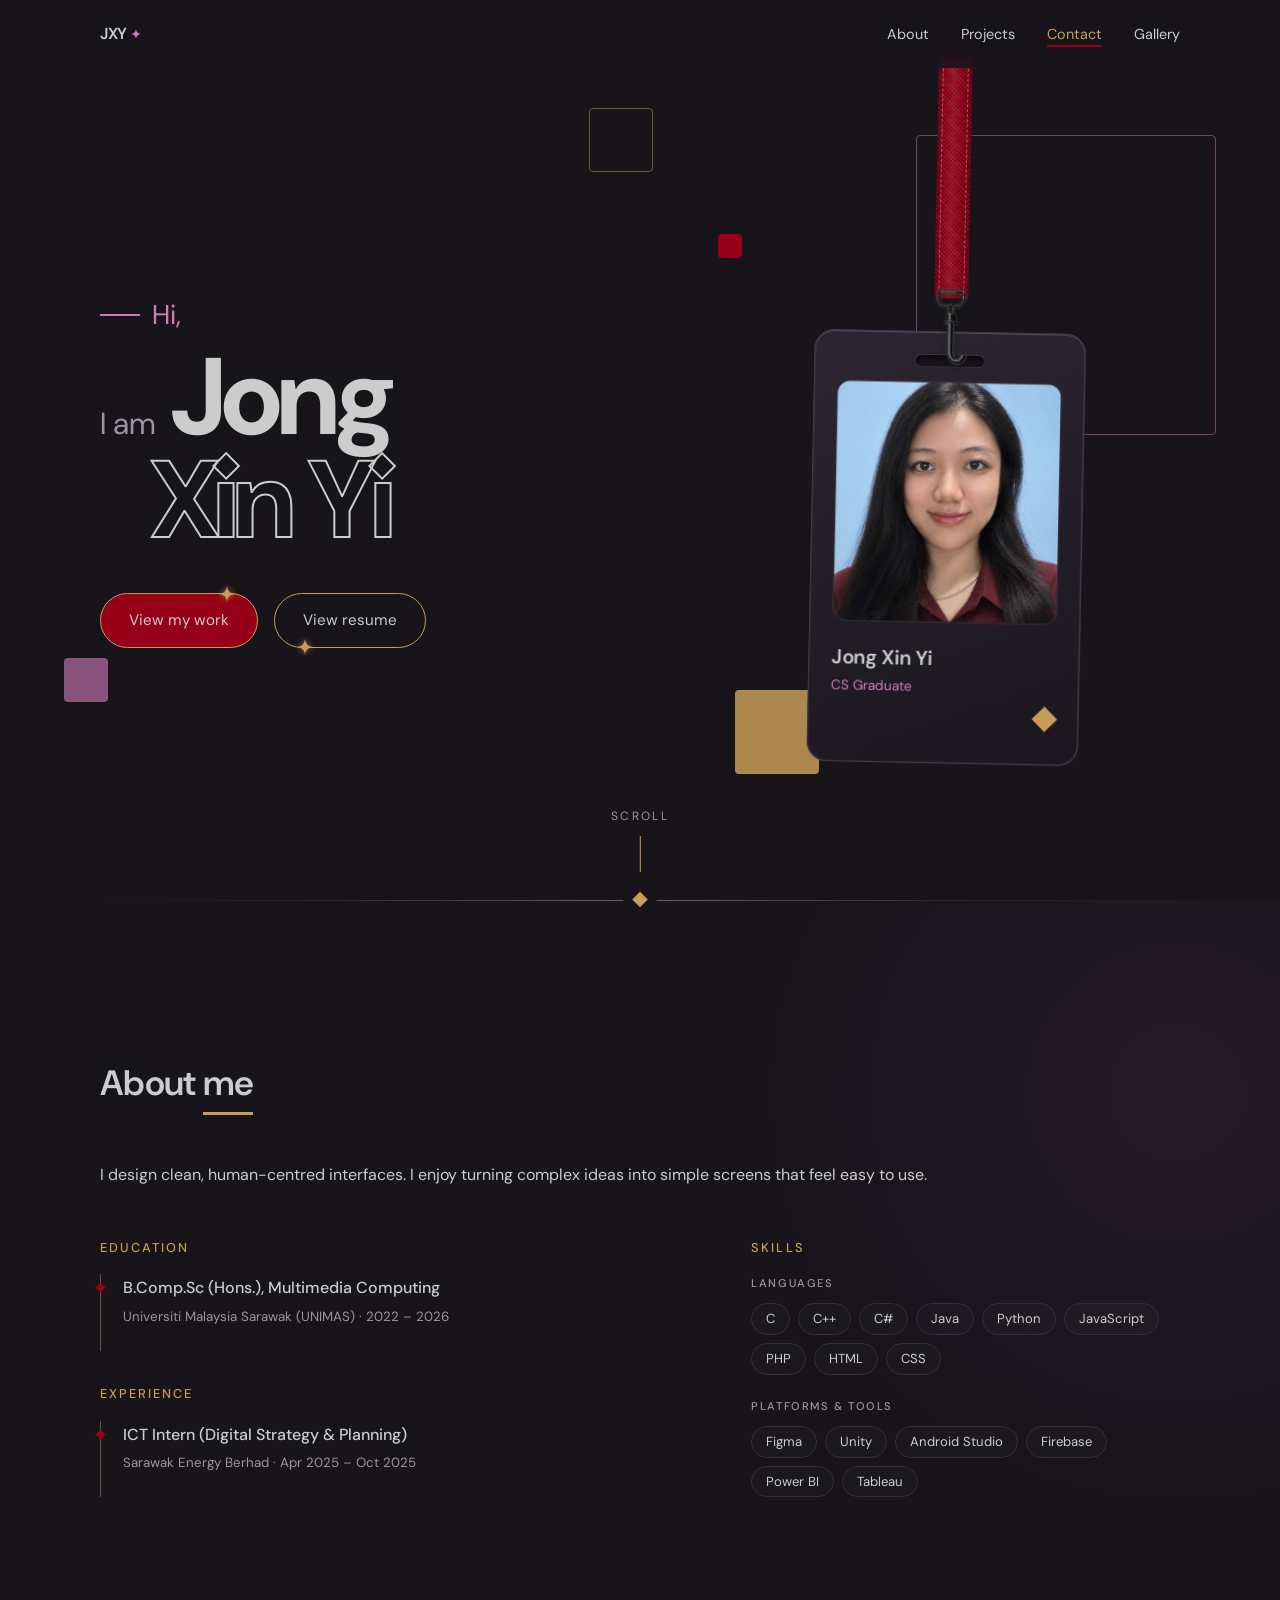
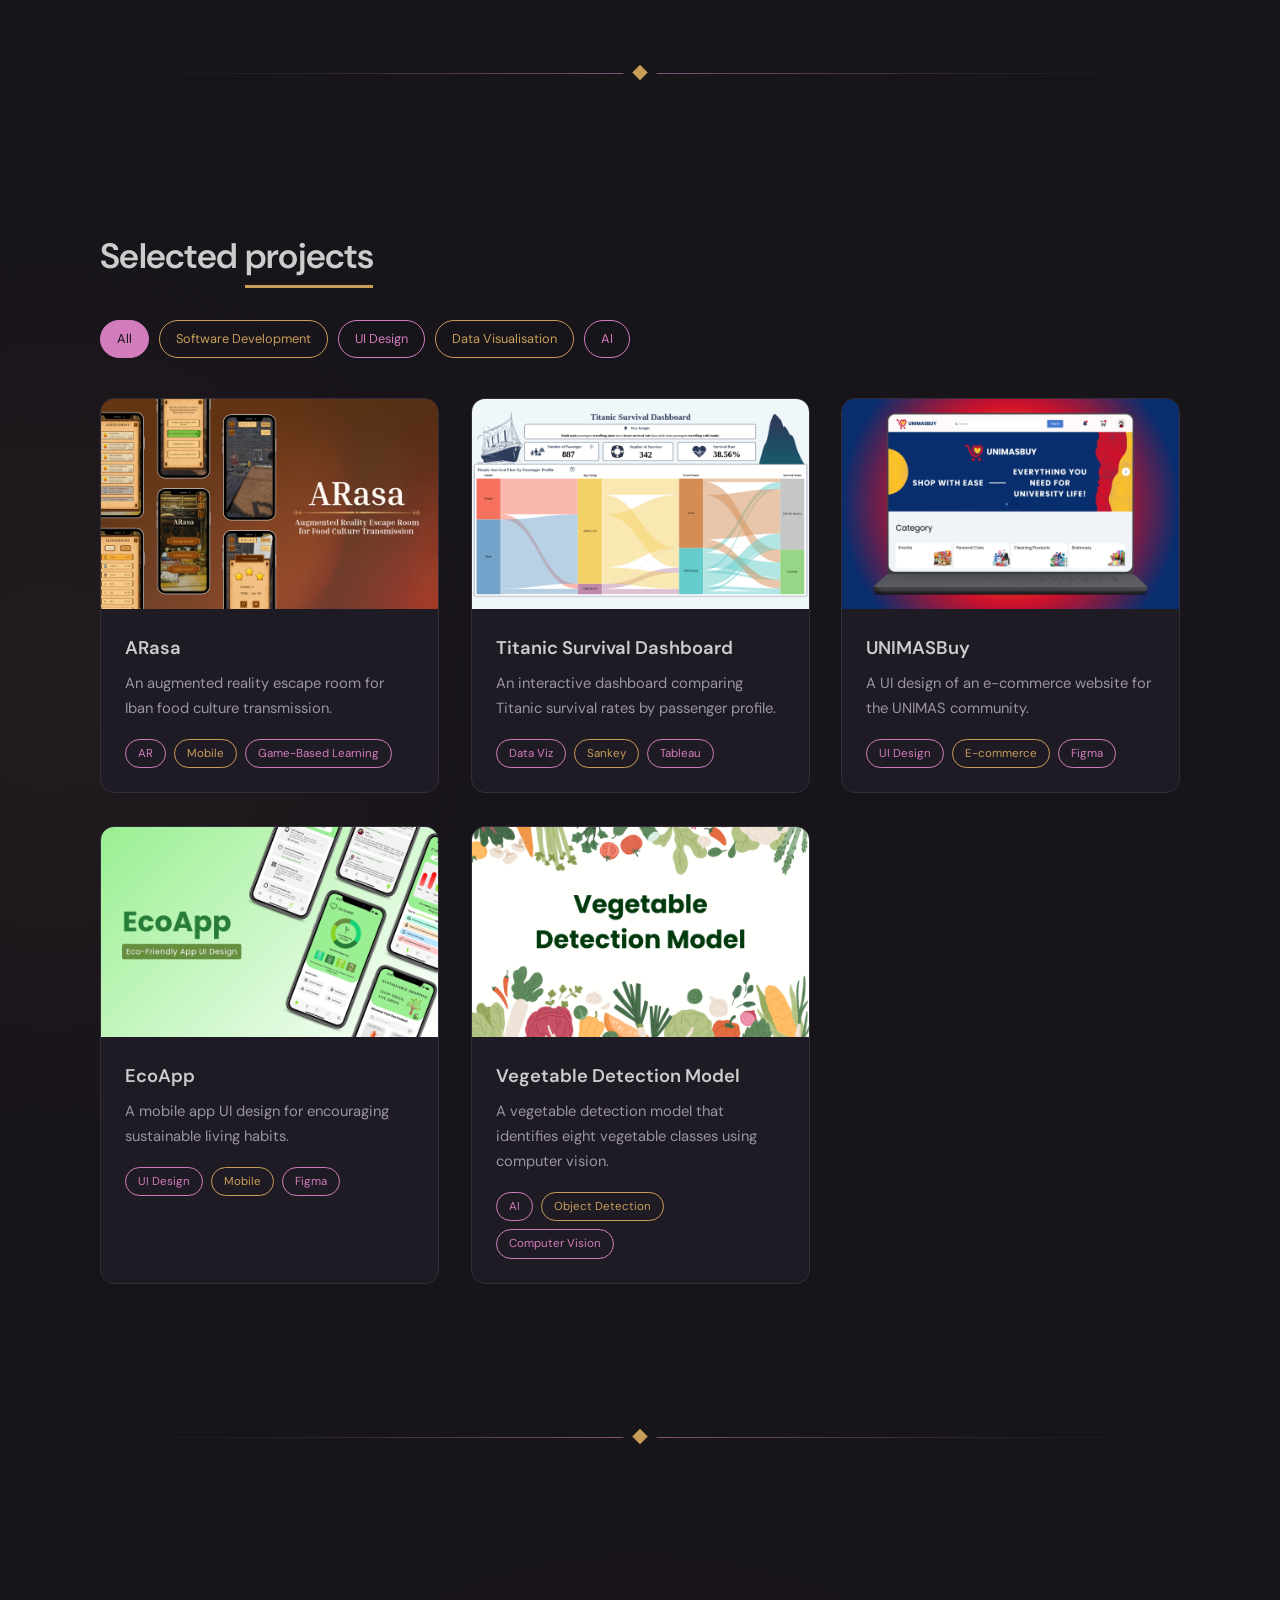
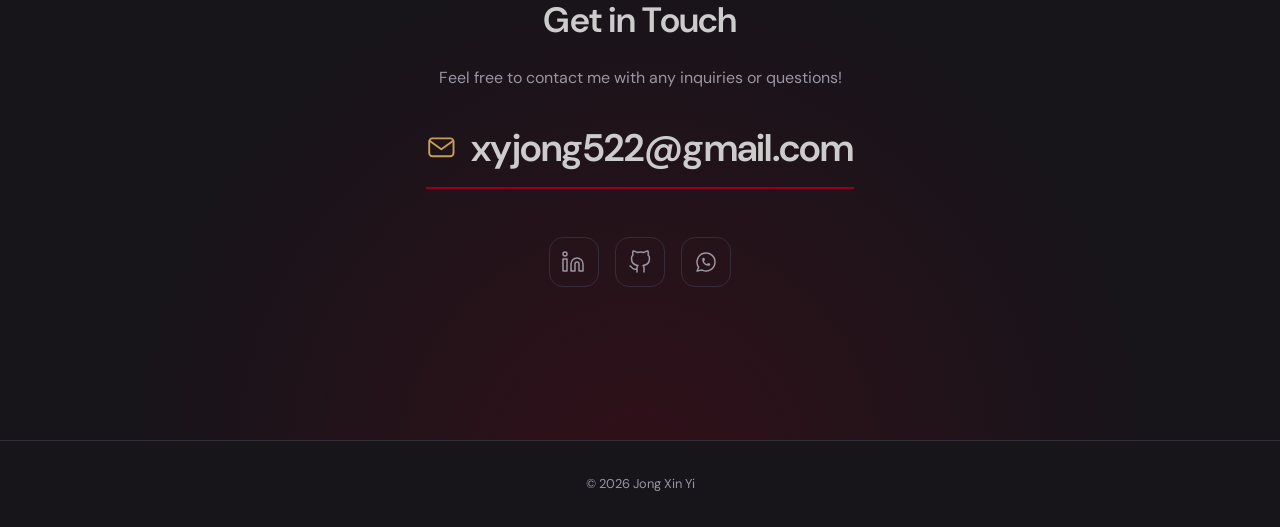
==== commit 9eed9348: "close button" ====
--- a/index.html
+++ b/index.html
@@ -116,10 +116,6 @@
                                     <span>Add back photo</span>
                                     <label class="upload">Change<input type="file" accept="image/*" hidden data-side="back"></label>
                                 </div>
-                                <div class="back-info">
-                                    <p>Design with purpose.</p>
-                                    <div class="barcode"></div>
-                                </div>
                             </div>
 
                         </div>
--- a/style.css
+++ b/style.css
@@ -1,10 +1,10 @@
 /* ---------- Design tokens (edit colours here) ---------- */
 :root {
-    --bg: #121014; /* slightly lighter than pure black */
-    --surface: #141414;
-    --line: #242424;
+    --bg: #17141a; /* slightly lighter than pure black */
+    --surface: #1f1b24;
+    --line: #332e3a;
     --text: #cccccc;
-    --muted: #8c8c8c;
+    --muted: #9a95a3;
     --red: #960018; /* buttons, hover */
     --pink: #d27cbc; /* decoration */
     --gold: #C89D58; /* decoration */
@@ -114,7 +114,7 @@
     position: fixed;
     inset: 0 0 auto 0;
     z-index: 10;
-    background: rgba(11,11,11,.8);
+    background: rgba(23,20,26,.8);
     backdrop-filter: blur(10px);
 }
 
@@ -323,7 +323,7 @@
 .photo {
     aspect-ratio: 4/5;
     border-radius: var(--radius);
-    background: linear-gradient(135deg, #1b1b1b, #101010);
+    background: linear-gradient(135deg, #29242f, #1c1820);
     border: 1px solid var(--line);
     position: relative;
     overflow: hidden;
@@ -449,7 +449,7 @@
 
     .card .cover {
         aspect-ratio: 16/10;
-        background: #1a1a1a;
+        background: #26222c;
         position: relative;
         overflow: hidden;
     }
@@ -571,7 +571,7 @@
     padding-bottom: 40px;
 }
 
-.back {
+a.back {
     color: var(--muted);
     font-size: .9rem;
     display: inline-block;
@@ -579,7 +579,7 @@
     transition: color .2s;
 }
 
-    .back:hover {
+    a.back:hover {
         color: var(--red);
     }
 
@@ -599,7 +599,7 @@
 .detail-cover {
     aspect-ratio: 16/8;
     border-radius: var(--radius);
-    background: #1a1a1a;
+    background: #26222c;
     overflow: hidden;
     border: 1px solid var(--line);
 }
@@ -877,7 +877,7 @@
     backface-visibility: hidden;
     -webkit-backface-visibility: hidden;
     background: var(--surface);
-    border: 1px solid #2c2c2c;
+    border: 1px solid #3a3441;
     box-shadow: 0 30px 60px rgba(0,0,0,.55), 0 0 0 1px rgba(210,124,188,.08);
     padding: 22px;
     overflow: hidden;
@@ -893,7 +893,7 @@
     margin: 0 auto 14px;
     border-radius: 99px;
     background: var(--bg);
-    border: 1px solid #2c2c2c;
+    border: 1px solid #3a3441;
 }
 
 .id-photo {
@@ -901,8 +901,8 @@
     height: 240px;
     border-radius: 14px;
     overflow: hidden;
-    background: linear-gradient(135deg, #1d1d1d, #111);
-    border: 1px solid #2a2a2a;
+    background: linear-gradient(135deg, #2b2631, #1d1921);
+    border: 1px solid #38323f;
 }
 
     .id-photo.full {
@@ -943,9 +943,9 @@
     font-size: .7rem;
     padding: 5px 12px;
     border-radius: 99px;
-    background: rgba(11,11,11,.8);
+    background: rgba(23,20,26,.8);
     color: var(--text);
-    border: 1px solid #333;
+    border: 1px solid #3d3745;
     opacity: 0;
     transition: opacity .25s, background .25s;
     cursor: pointer;
@@ -1569,8 +1569,8 @@
     }
 
 .face {
-    background: linear-gradient(160deg, #1d1d1d, #0f0f0f);
-    border: 1px solid #333;
+    background: linear-gradient(160deg, #2b2631, #1b171e);
+    border: 1px solid #3d3745;
     box-shadow: inset 0 0 0 1px rgba(255,255,255,.04), inset 0 1px 0 rgba(255,255,255,.14);
     transform: translateZ(5px);
 }
@@ -1583,8 +1583,8 @@
     position: absolute;
     inset: 0;
     border-radius: 20px;
-    background: #2a2a2a;
-    border: 1px solid #3a3a3a;
+    background: #38323f;
+    border: 1px solid #453e4d;
 }
 
     .edge.shadow {
@@ -1801,7 +1801,7 @@
     position: relative;
     overflow: hidden;
     cursor: zoom-in;
-    background: #1a1a1a;
+    background: #26222c;
     border: 1px solid var(--line);
     border-radius: var(--radius);
     transition: border-color .3s, transform .4s cubic-bezier(.2,.7,.2,1);
@@ -1847,7 +1847,7 @@
     z-index: 50;
     display: none;
     place-items: center;
-    background: rgba(11,11,11,.94);
+    background: rgba(23,20,26,.94);
     backdrop-filter: blur(6px);
 }
 
@@ -2001,7 +2001,7 @@
     display: grid;
     place-items: center;
     padding: 24px;
-    background: rgba(11,11,11,.82);
+    background: rgba(23,20,26,.82);
     backdrop-filter: blur(8px);
     opacity: 0;
     visibility: hidden;
@@ -2019,8 +2019,8 @@
     width: min(760px, 100%);
     max-height: min(92vh, 880px);
     overflow-y: auto;
-    background: linear-gradient(160deg, #1b1b1b, #121212);
-    border: 1px solid #2c2c2c;
+    background: linear-gradient(160deg, #29242f, #1e1a22);
+    border: 1px solid #3a3441;
     border-radius: 20px;
     box-shadow: 0 40px 80px rgba(0,0,0,.6), 0 0 0 1px rgba(210,124,188,.08);
     transform: translateY(24px) scale(.96);
@@ -2033,7 +2033,7 @@
 
 .m-cover {
     aspect-ratio: 16/8;
-    background: #1a1a1a;
+    background: #26222c;
     overflow: hidden;
 }
 
@@ -2297,7 +2297,7 @@
     will-change: transform;
     border-radius: var(--radius);
     overflow: hidden;
-    background: #1a1a1a;
+    background: #26222c;
     border: 1px solid var(--line);
     backface-visibility: hidden;
     -webkit-backface-visibility: hidden;
@@ -2689,3 +2689,34 @@
 .skill-group + .skill-group {
     margin-top: 22px;
 }
+
+/* ================= Chevron arrows ( < and > ) ================= */
+.car-btn, .lightbox .prev, .lightbox .next {
+    display: grid;
+    place-items: center;
+    padding: 0;
+}
+
+    .car-btn svg, .lightbox .prev svg, .lightbox .next svg {
+        width: 18px;
+        height: 18px;
+    }
+
+a.back svg {
+    width: 14px;
+    height: 14px;
+    vertical-align: -2px;
+    margin-right: 6px;
+}
+
+/* bigger X in the photo viewer (the circle stays the same size) */
+.lightbox .x {
+    display: grid;
+    place-items: center;
+    padding: 0;
+}
+
+    .lightbox .x svg {
+        width: 30px;
+        height: 30px;
+    }
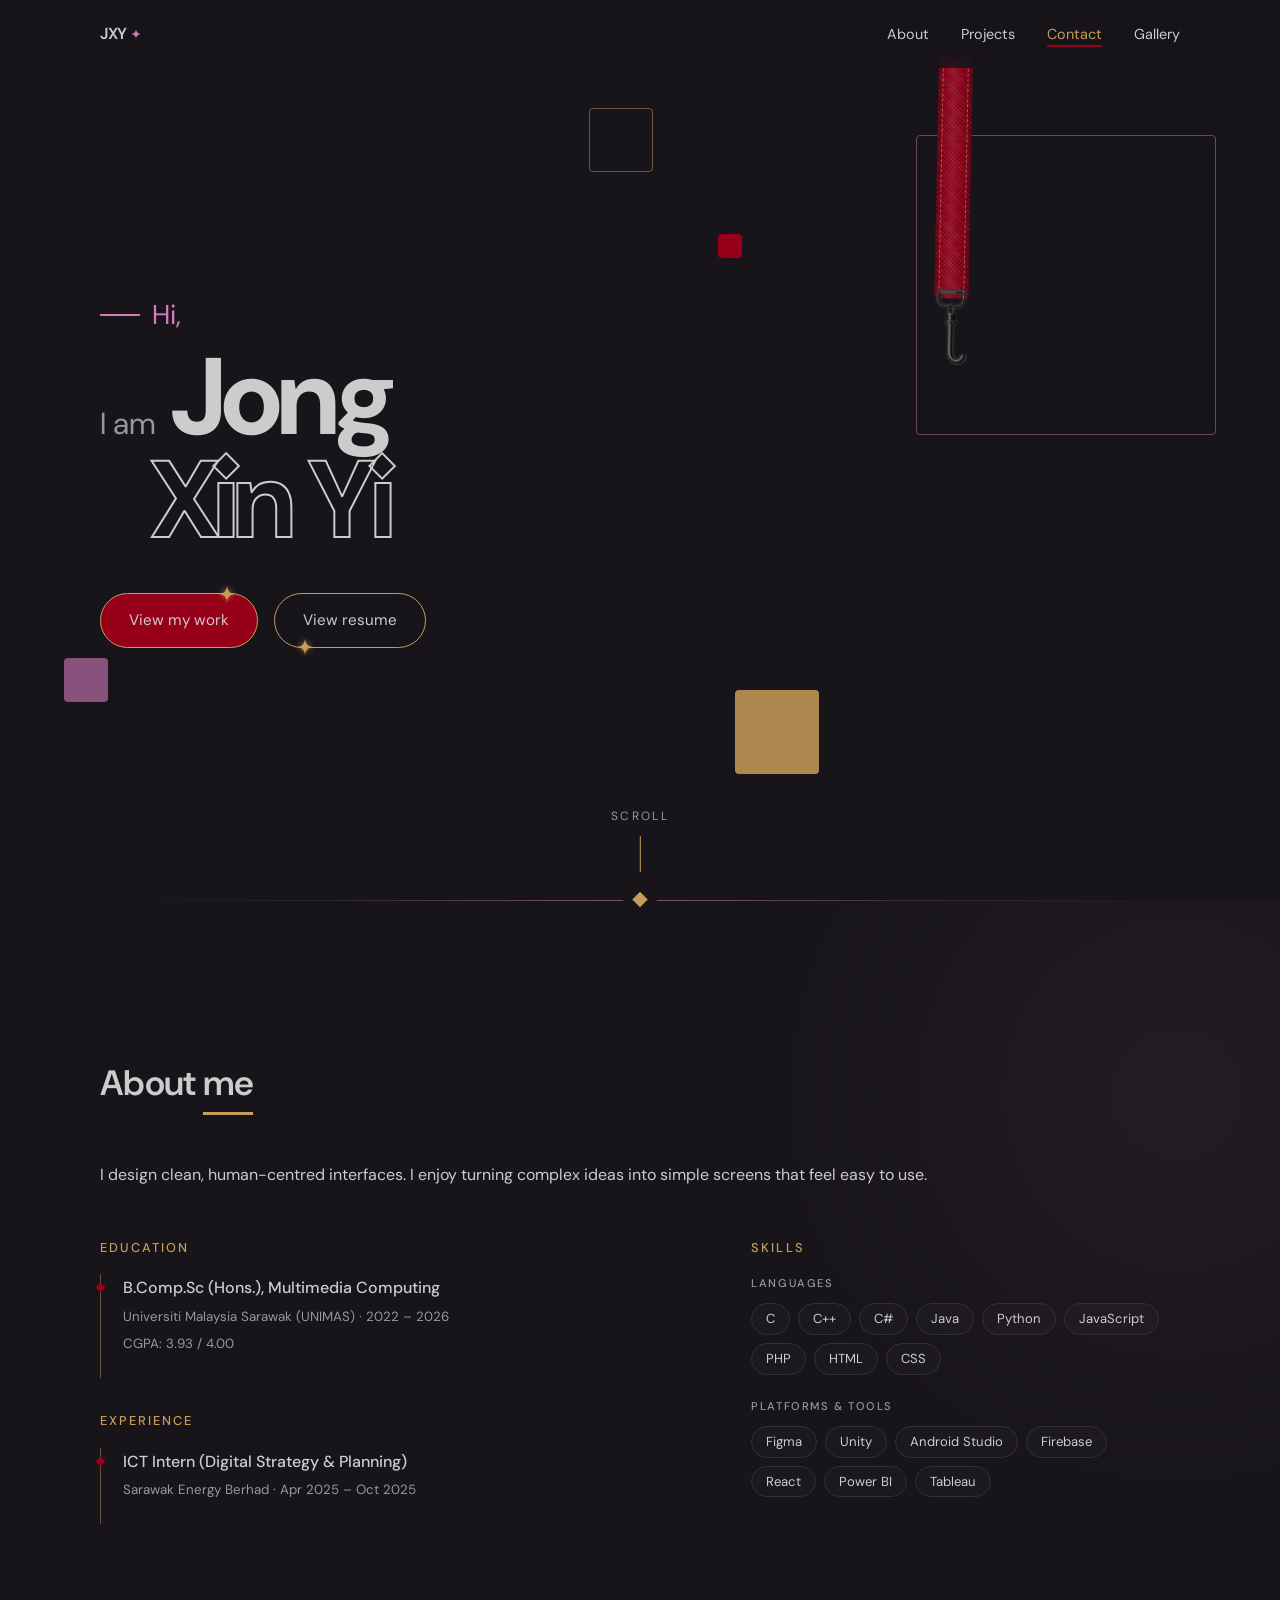
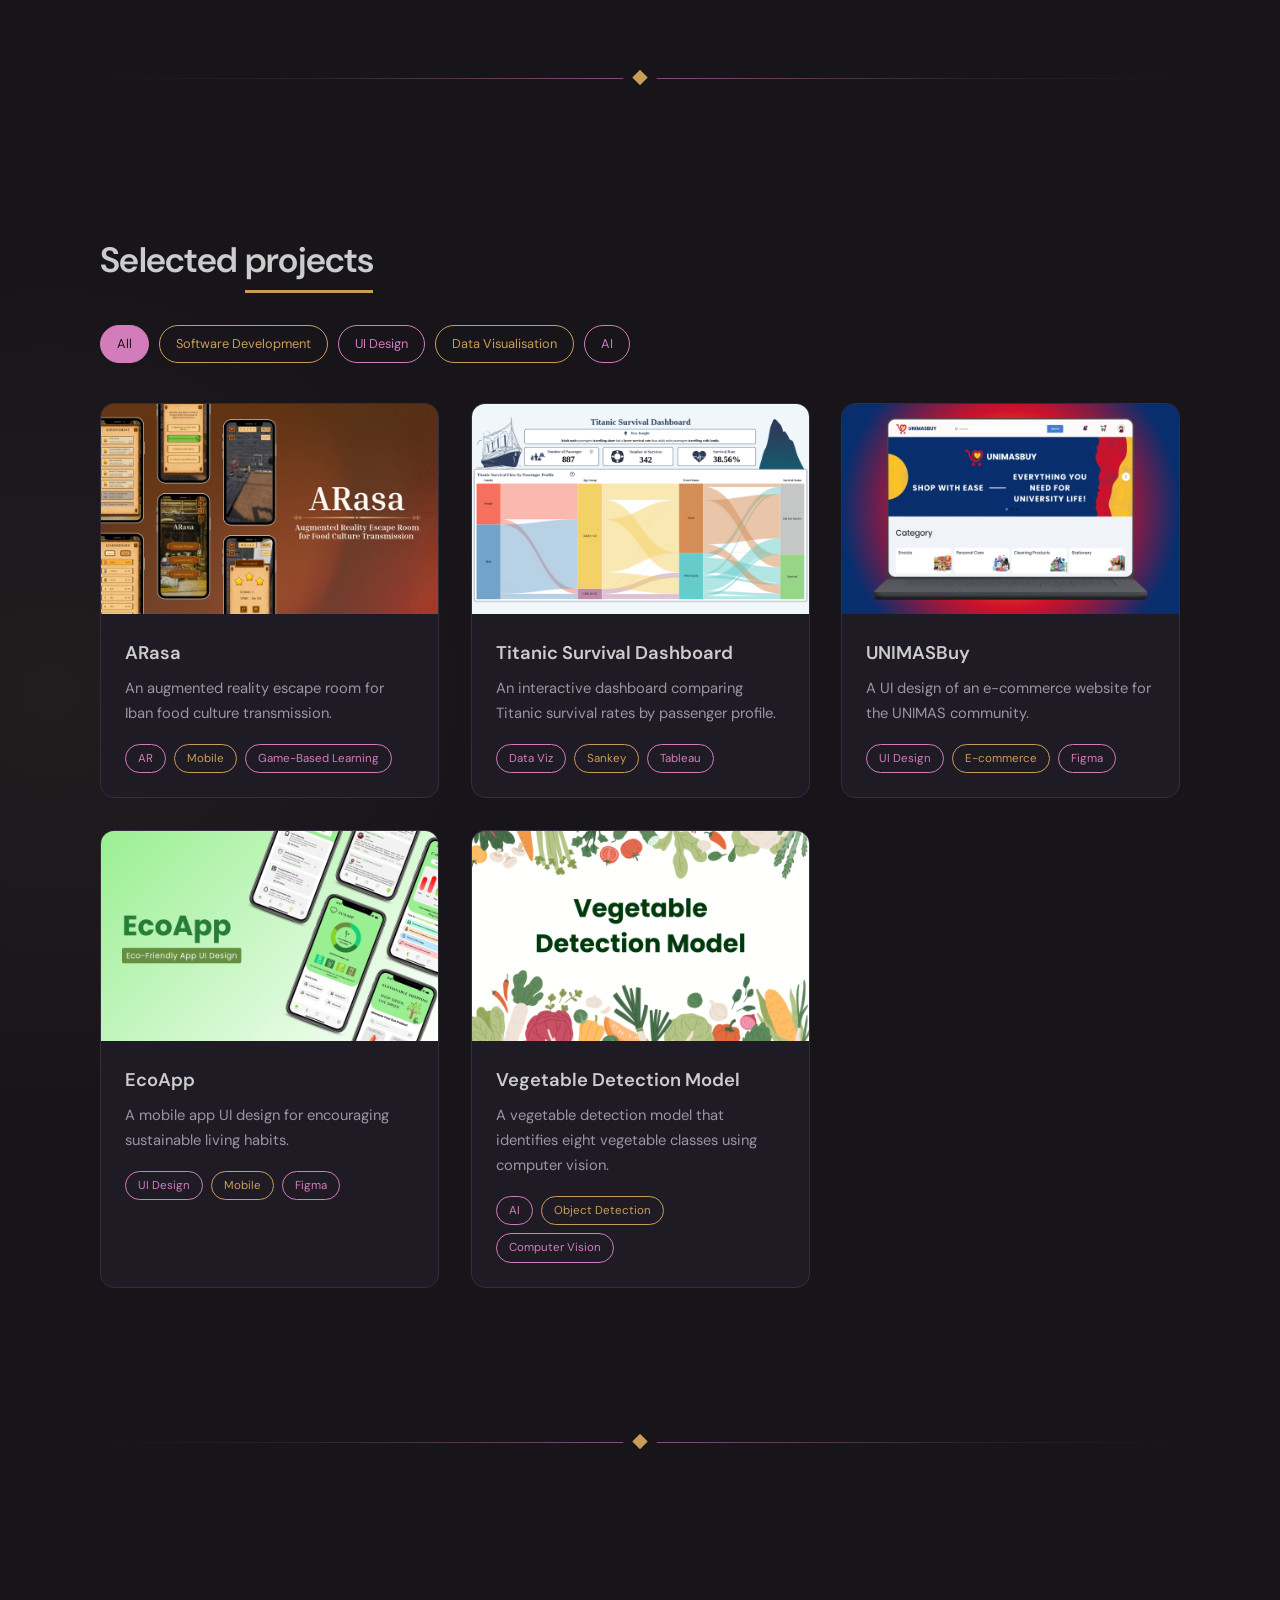
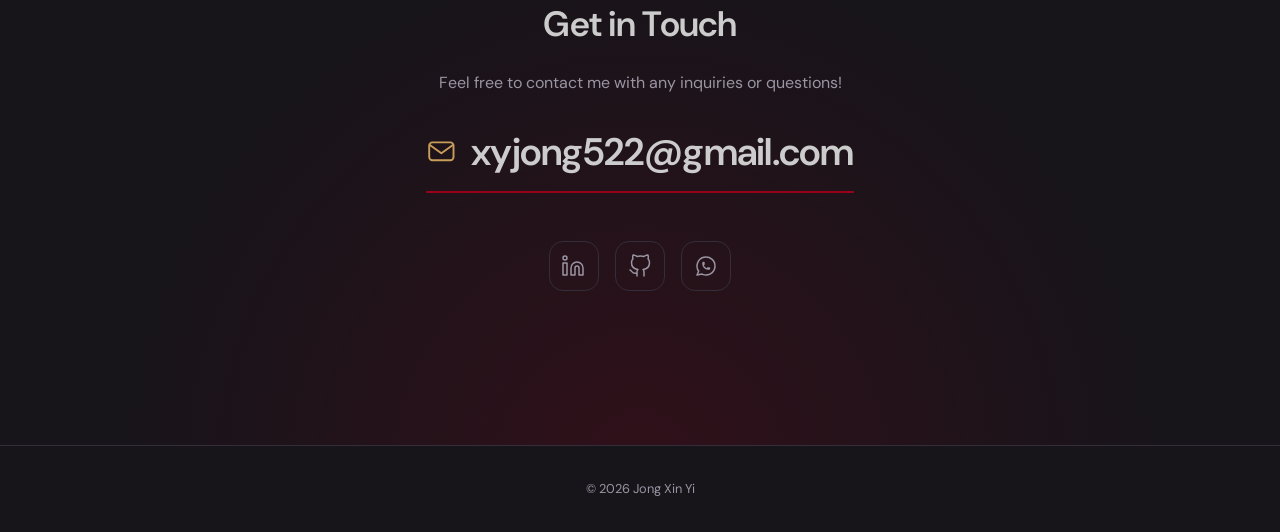
==== commit a6ab4a2f: "Update index.html" ====
--- a/index.html
+++ b/index.html
@@ -139,7 +139,7 @@
                 <div class="about">
                     <h3>Education</h3>
                     <ul class="timeline">
-                        <li><strong>B.Comp.Sc (Hons.), Multimedia Computing</strong><small>Universiti Malaysia Sarawak (UNIMAS) &middot; 2022 &ndash; 2026</small></li>
+                        <li><strong>B.Comp.Sc (Hons.), Multimedia Computing</strong><small>Universiti Malaysia Sarawak (UNIMAS) &middot; 2022 &ndash; 2026</small><br><small>CGPA: 3.93 / 4.00</small></li>
                     </ul>
 
                     <h3>Experience</h3>
@@ -173,6 +173,7 @@
                             <li>Unity</li>
                             <li>Android Studio</li>
                             <li>Firebase</li>
+                            <li>React</li>
                             <li>Power BI</li>
                             <li>Tableau</li>
                         </ul>
--- a/style.css
+++ b/style.css
@@ -1769,7 +1769,7 @@
     }
 
 .gallery-hero {
-    padding-top: 140px;
+    padding-top: 120px;
     padding-bottom: 40px;
 }
 
@@ -2717,6 +2717,6 @@
 }
 
     .lightbox .x svg {
-        width: 30px;
-        height: 30px;
-    }
+        width: 12px;
+        height: 12px;
+    }
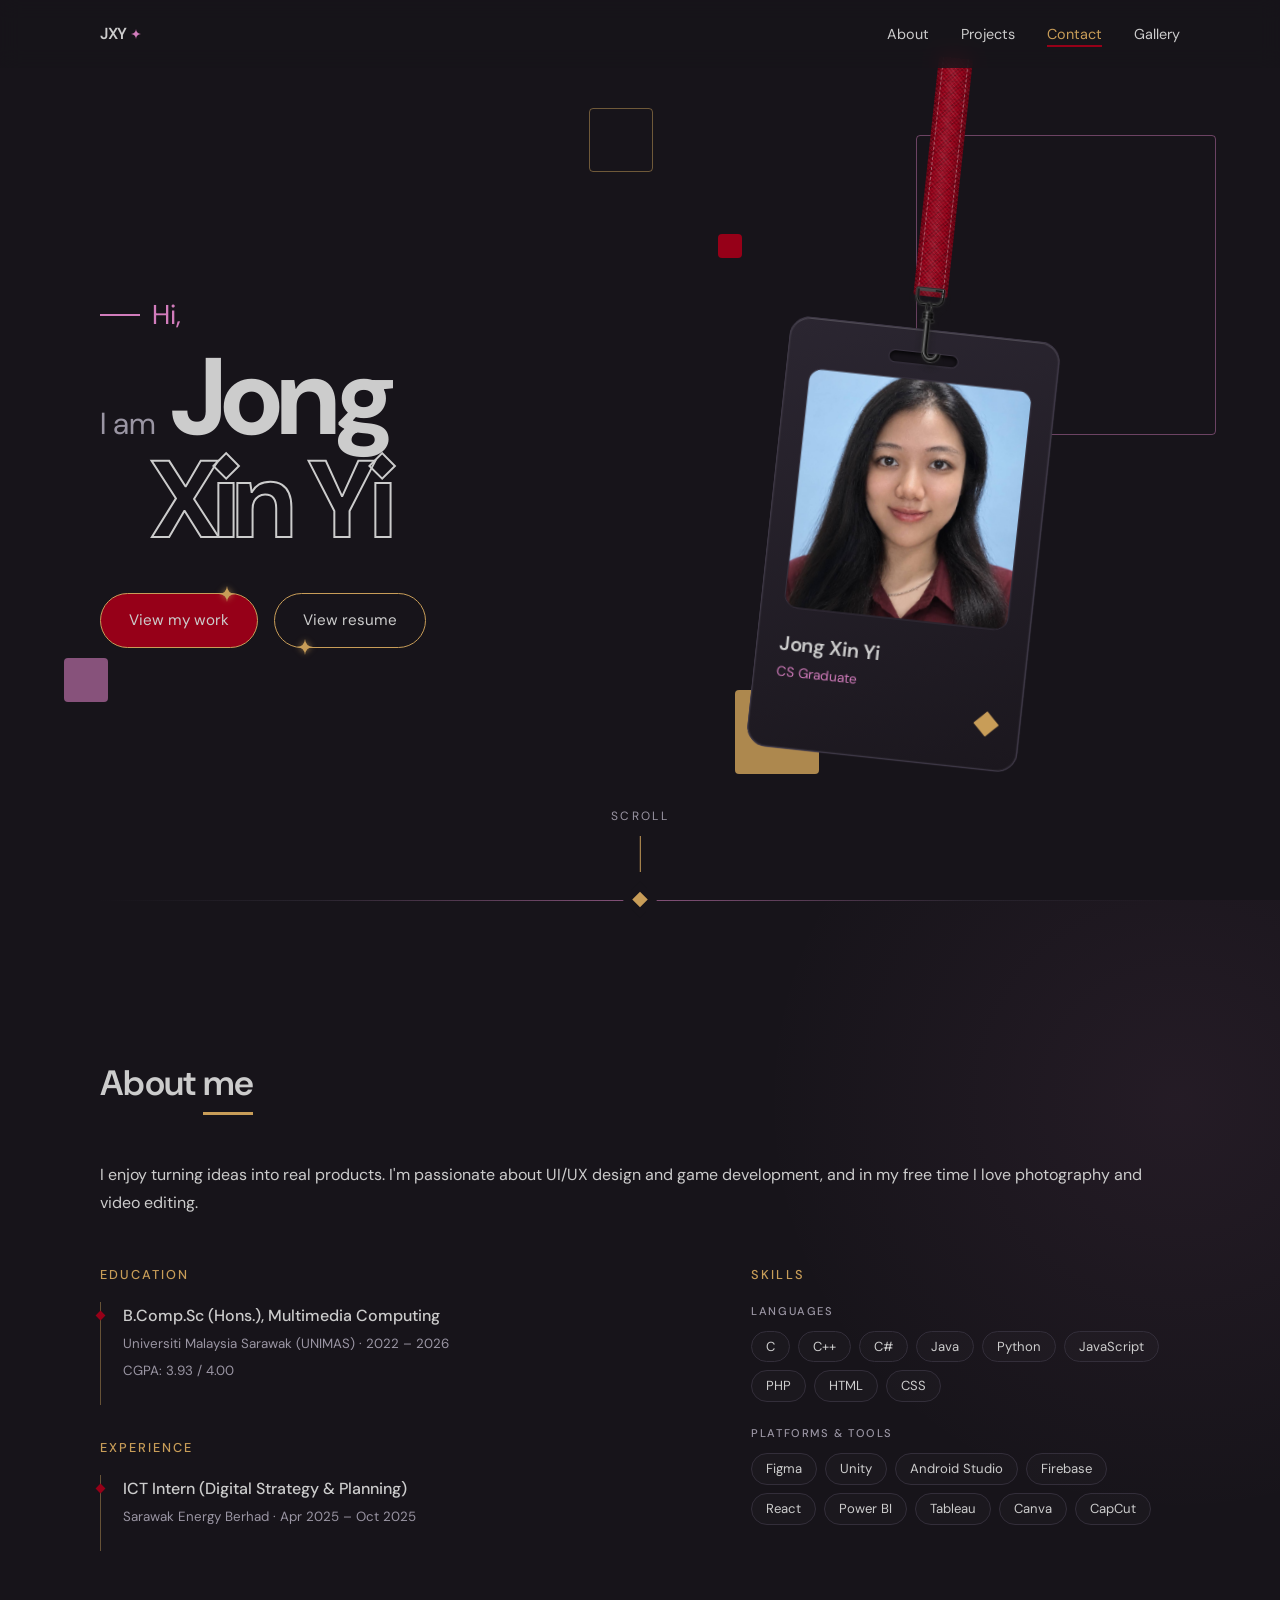
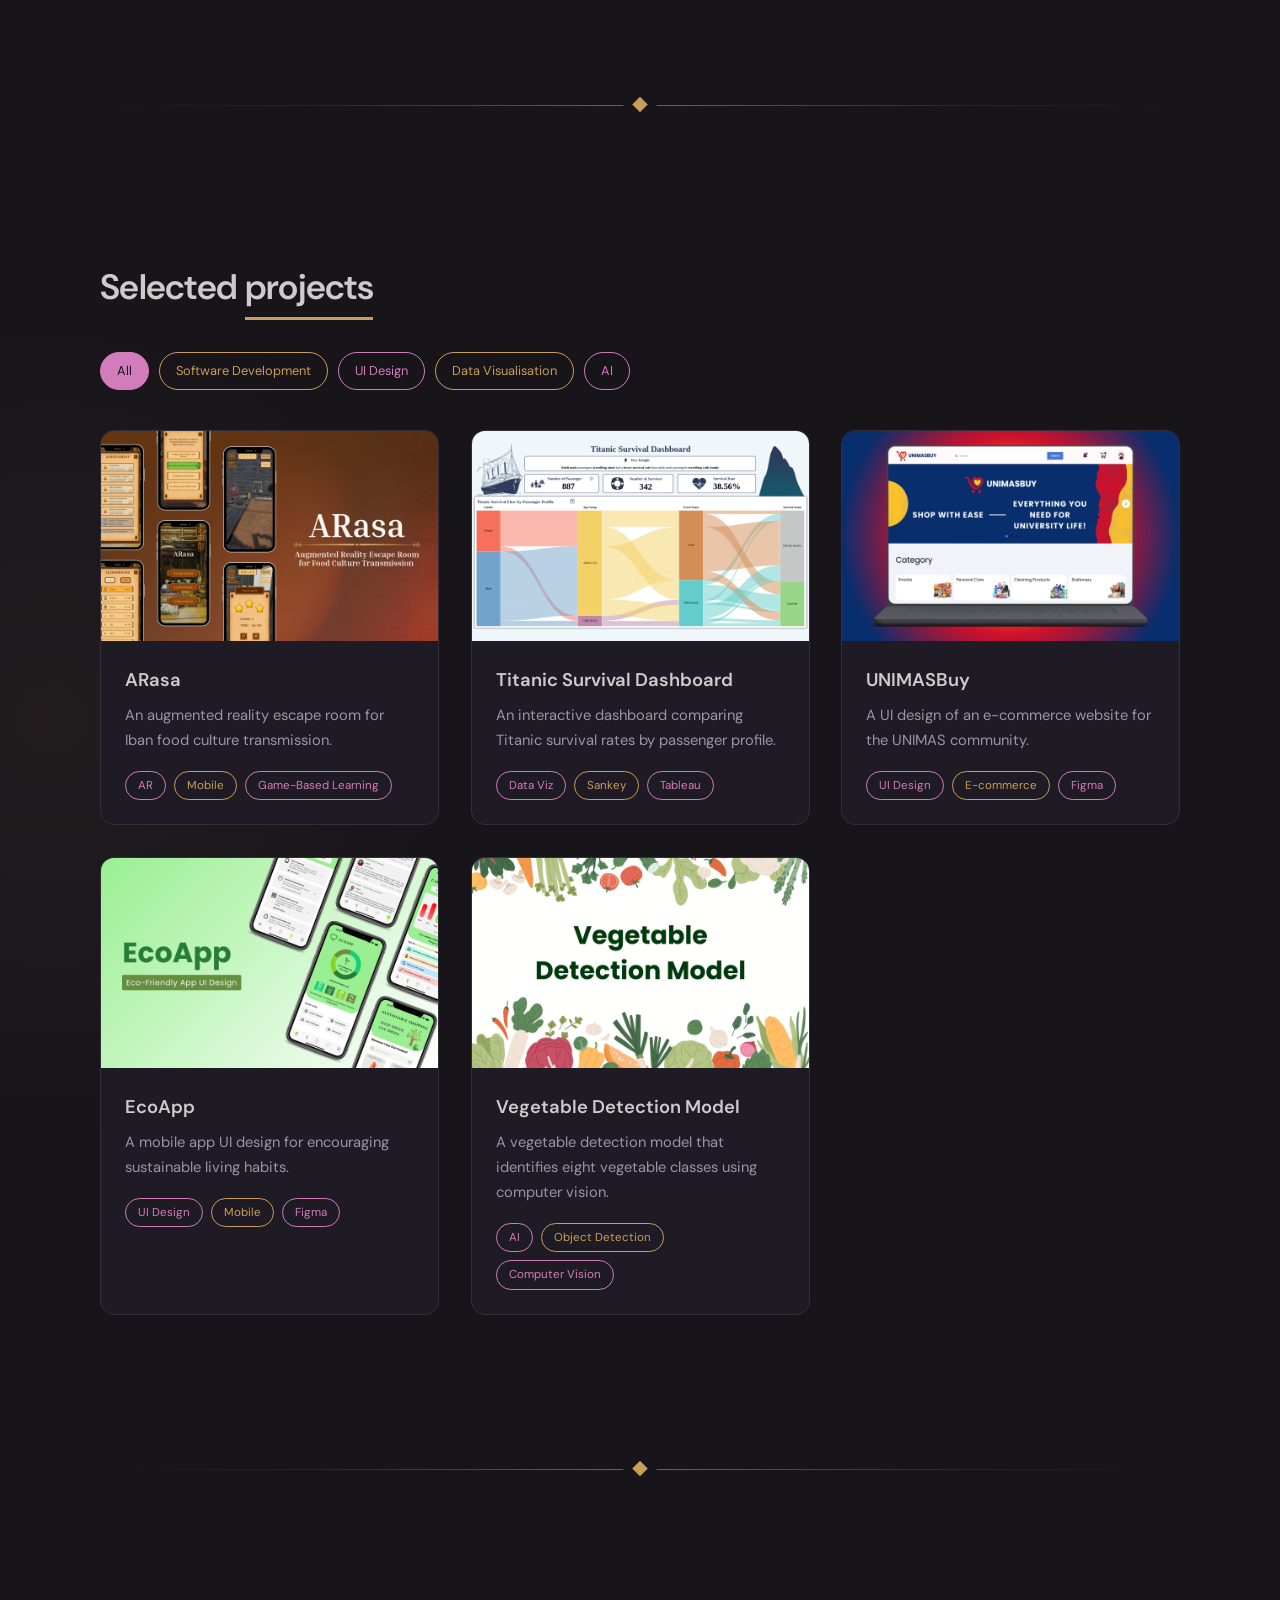
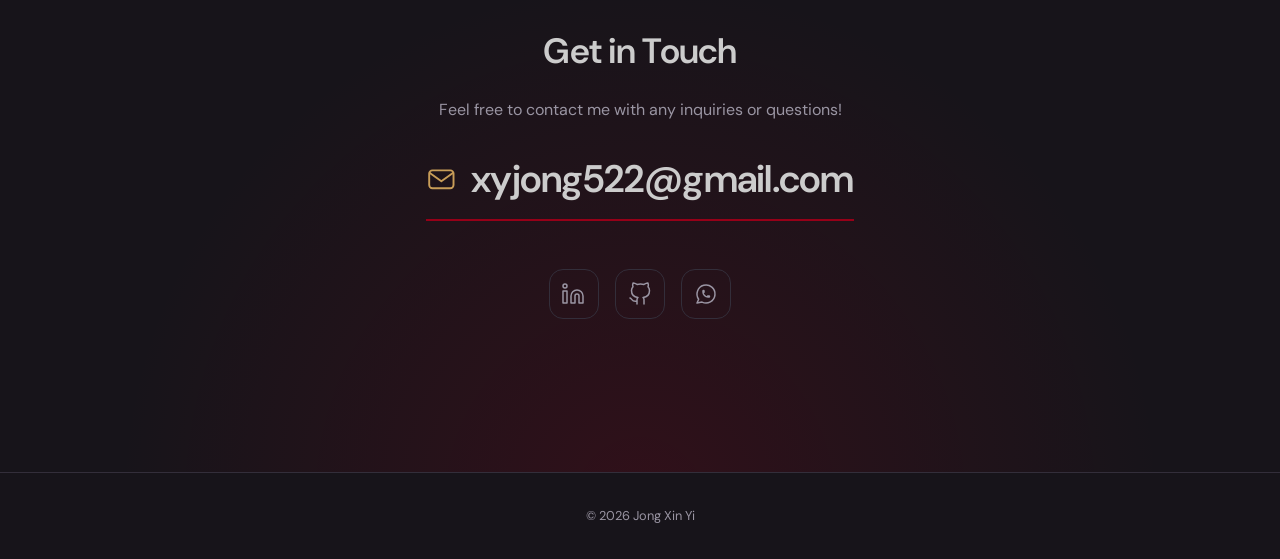
==== commit afad4d0b: "Update index.html" ====
--- a/index.html
+++ b/index.html
@@ -132,7 +132,7 @@
         <div class="wrap">
             <h2 class="title">About <span class="u">me</span></h2>
 
-            <p class="about-intro">I design clean, human-centred interfaces. I enjoy turning complex ideas into simple screens that feel easy to use.</p>
+            <p class="about-intro">I enjoy turning ideas into real products. I'm passionate about UI/UX design and game development, and in my free time I love photography and video editing.</p>
 
             <div class="about-grid">
 
@@ -176,6 +176,8 @@
                             <li>React</li>
                             <li>Power BI</li>
                             <li>Tableau</li>
+                            <li>Canva</li>
+                            <li>CapCut</li>
                         </ul>
                     </div>
                 </aside>
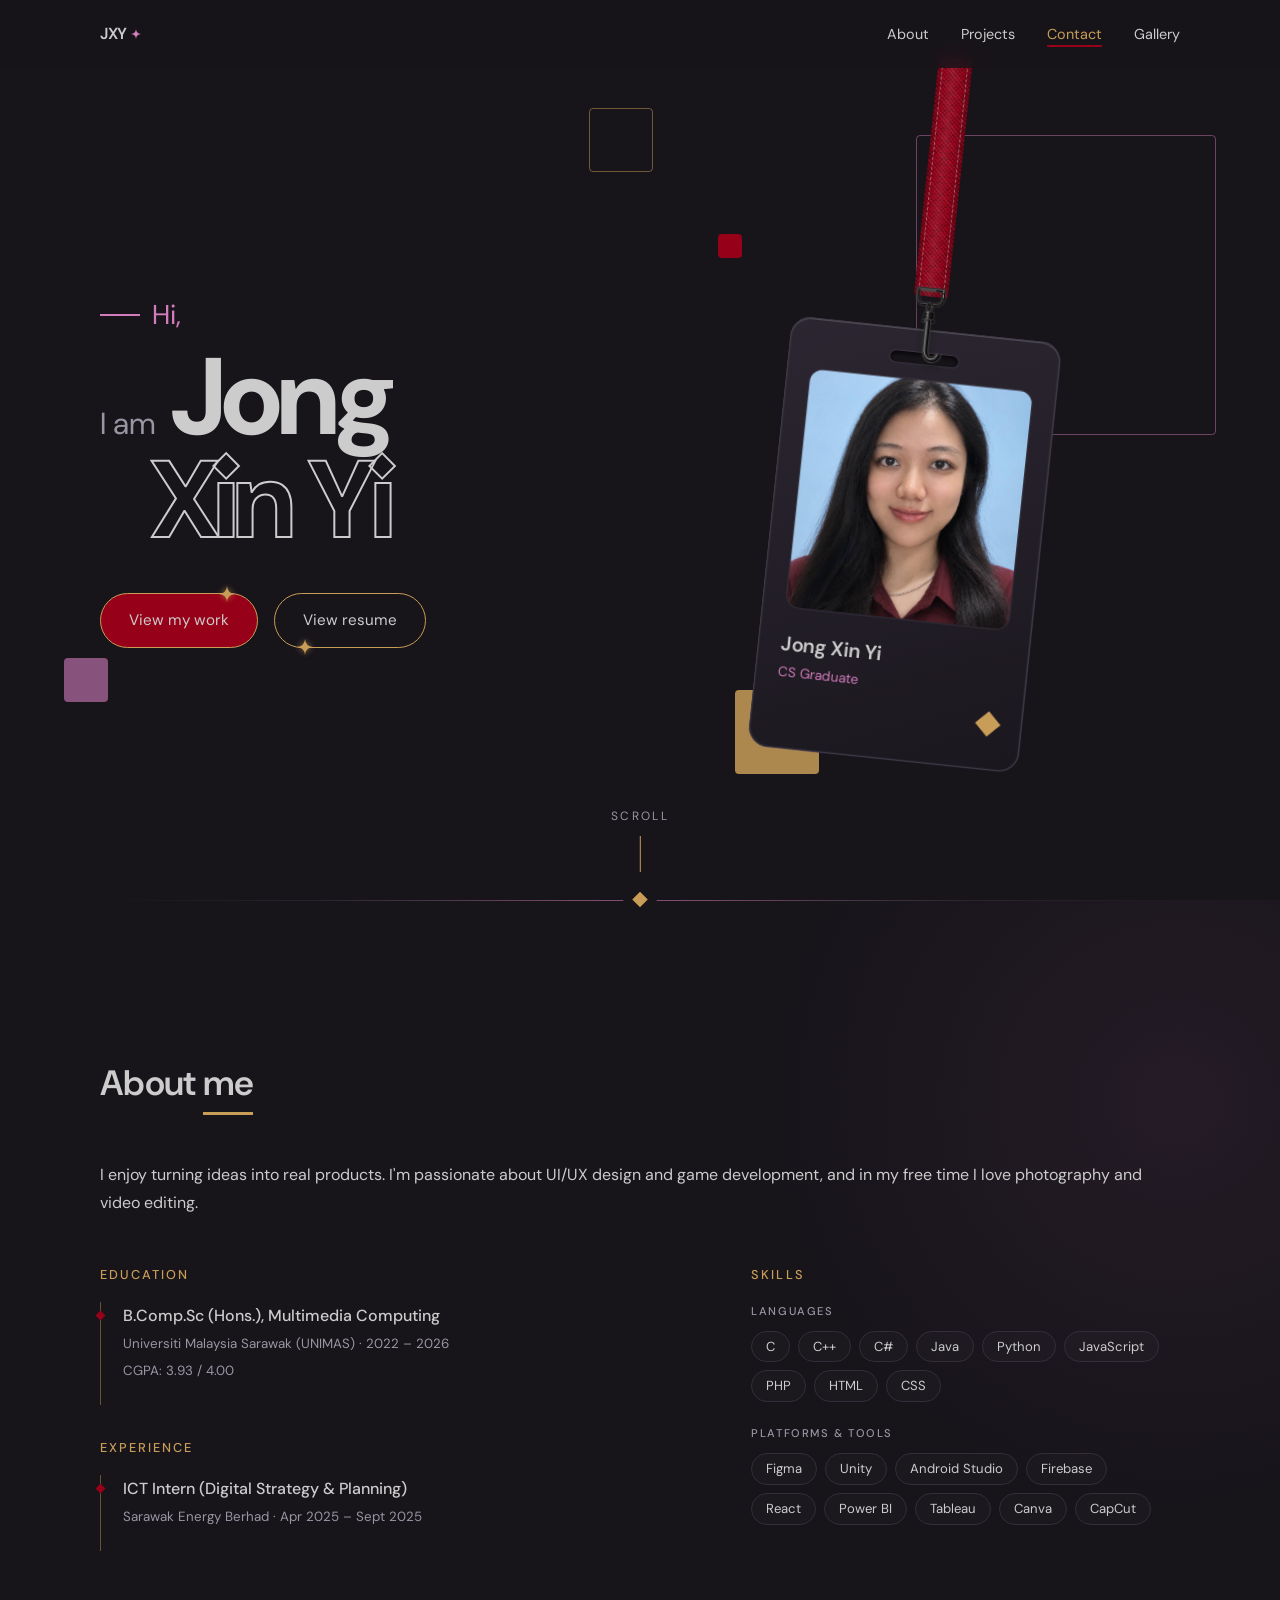
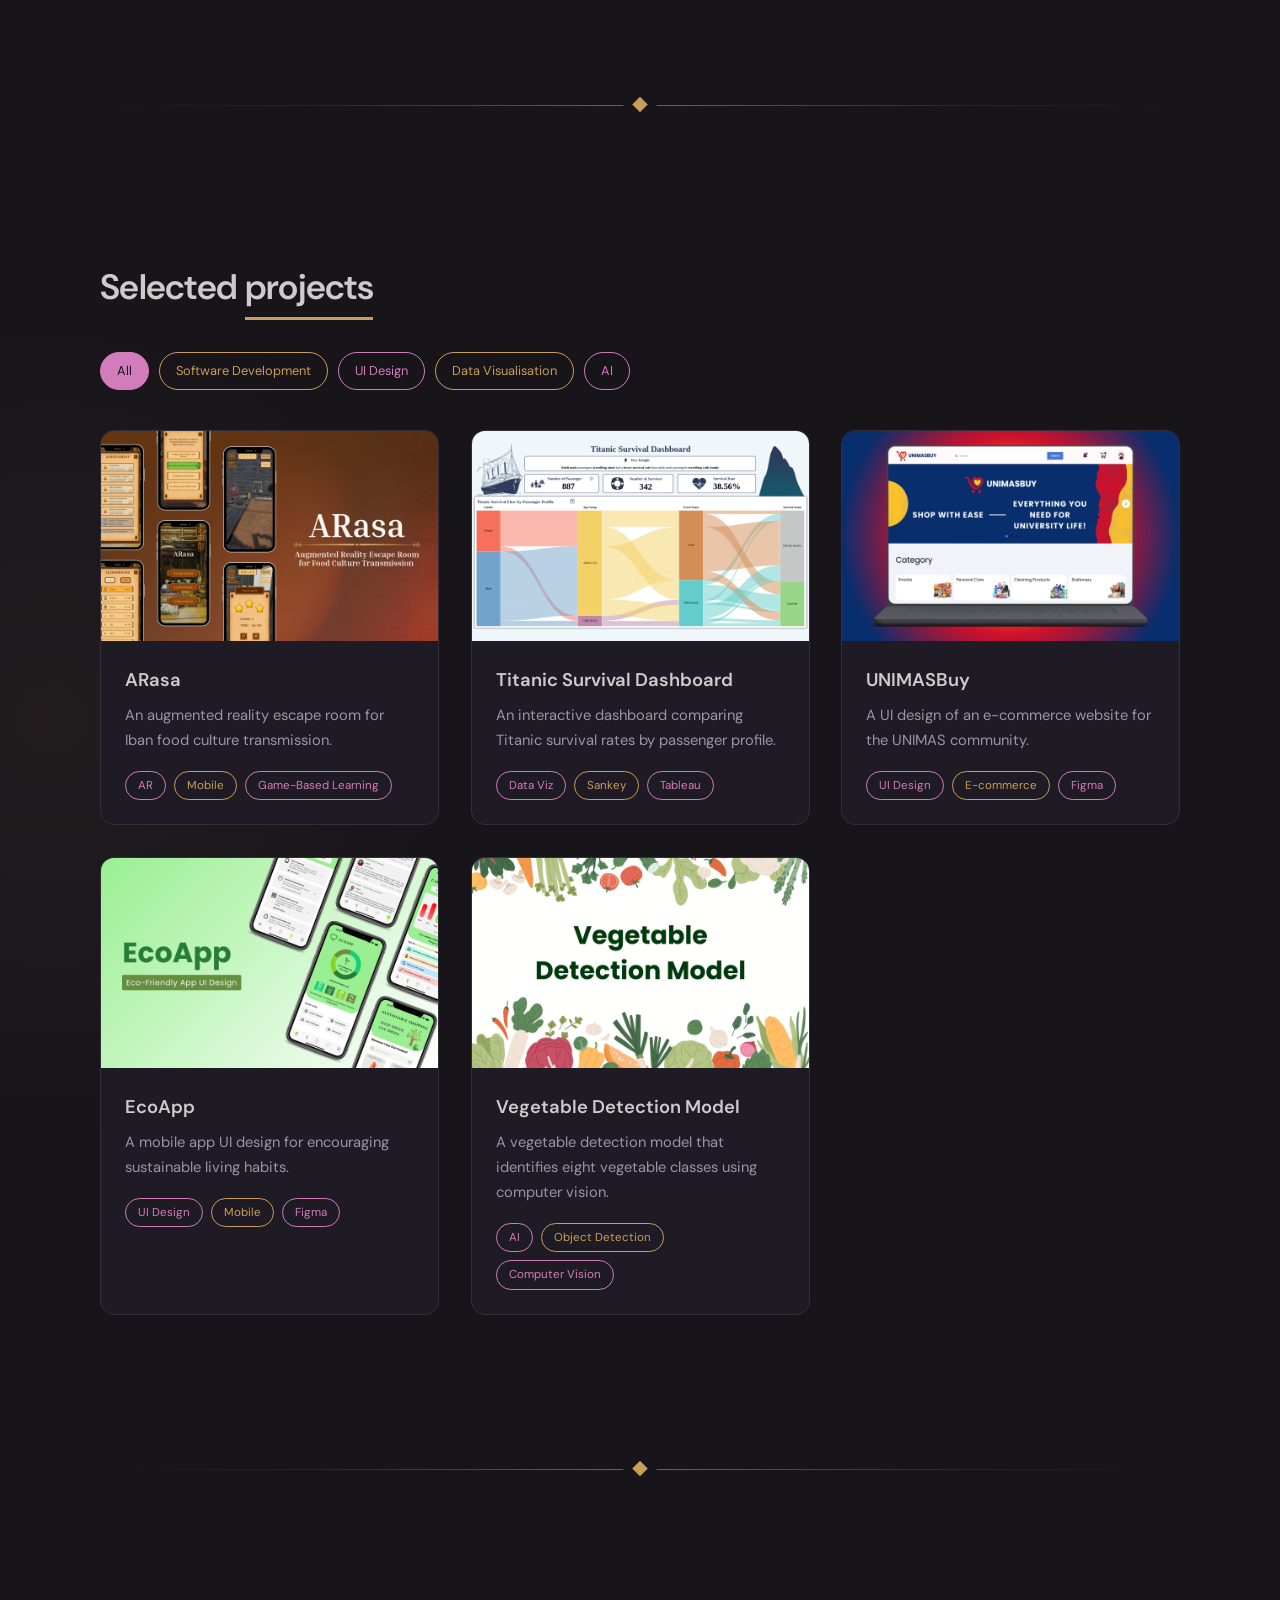
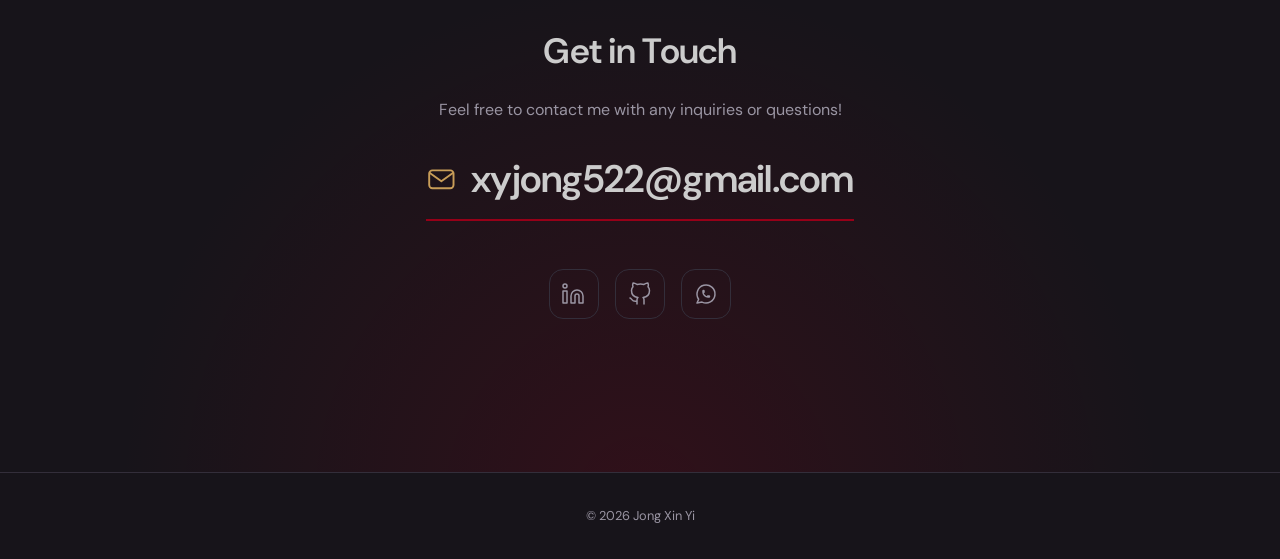
==== commit 98dd226c: "index" ====
--- a/index.html
+++ b/index.html
@@ -144,7 +144,7 @@
 
                     <h3>Experience</h3>
                     <ul class="timeline">
-                        <li><strong>ICT Intern (Digital Strategy &amp; Planning)</strong><small>Sarawak Energy Berhad &middot; Apr 2025 &ndash; Oct 2025</small></li>
+                        <li><strong>ICT Intern (Digital Strategy &amp; Planning)</strong><small>Sarawak Energy Berhad &middot; Apr 2025 &ndash; Sept 2025</small></li>
                     </ul>
                 </div>
 
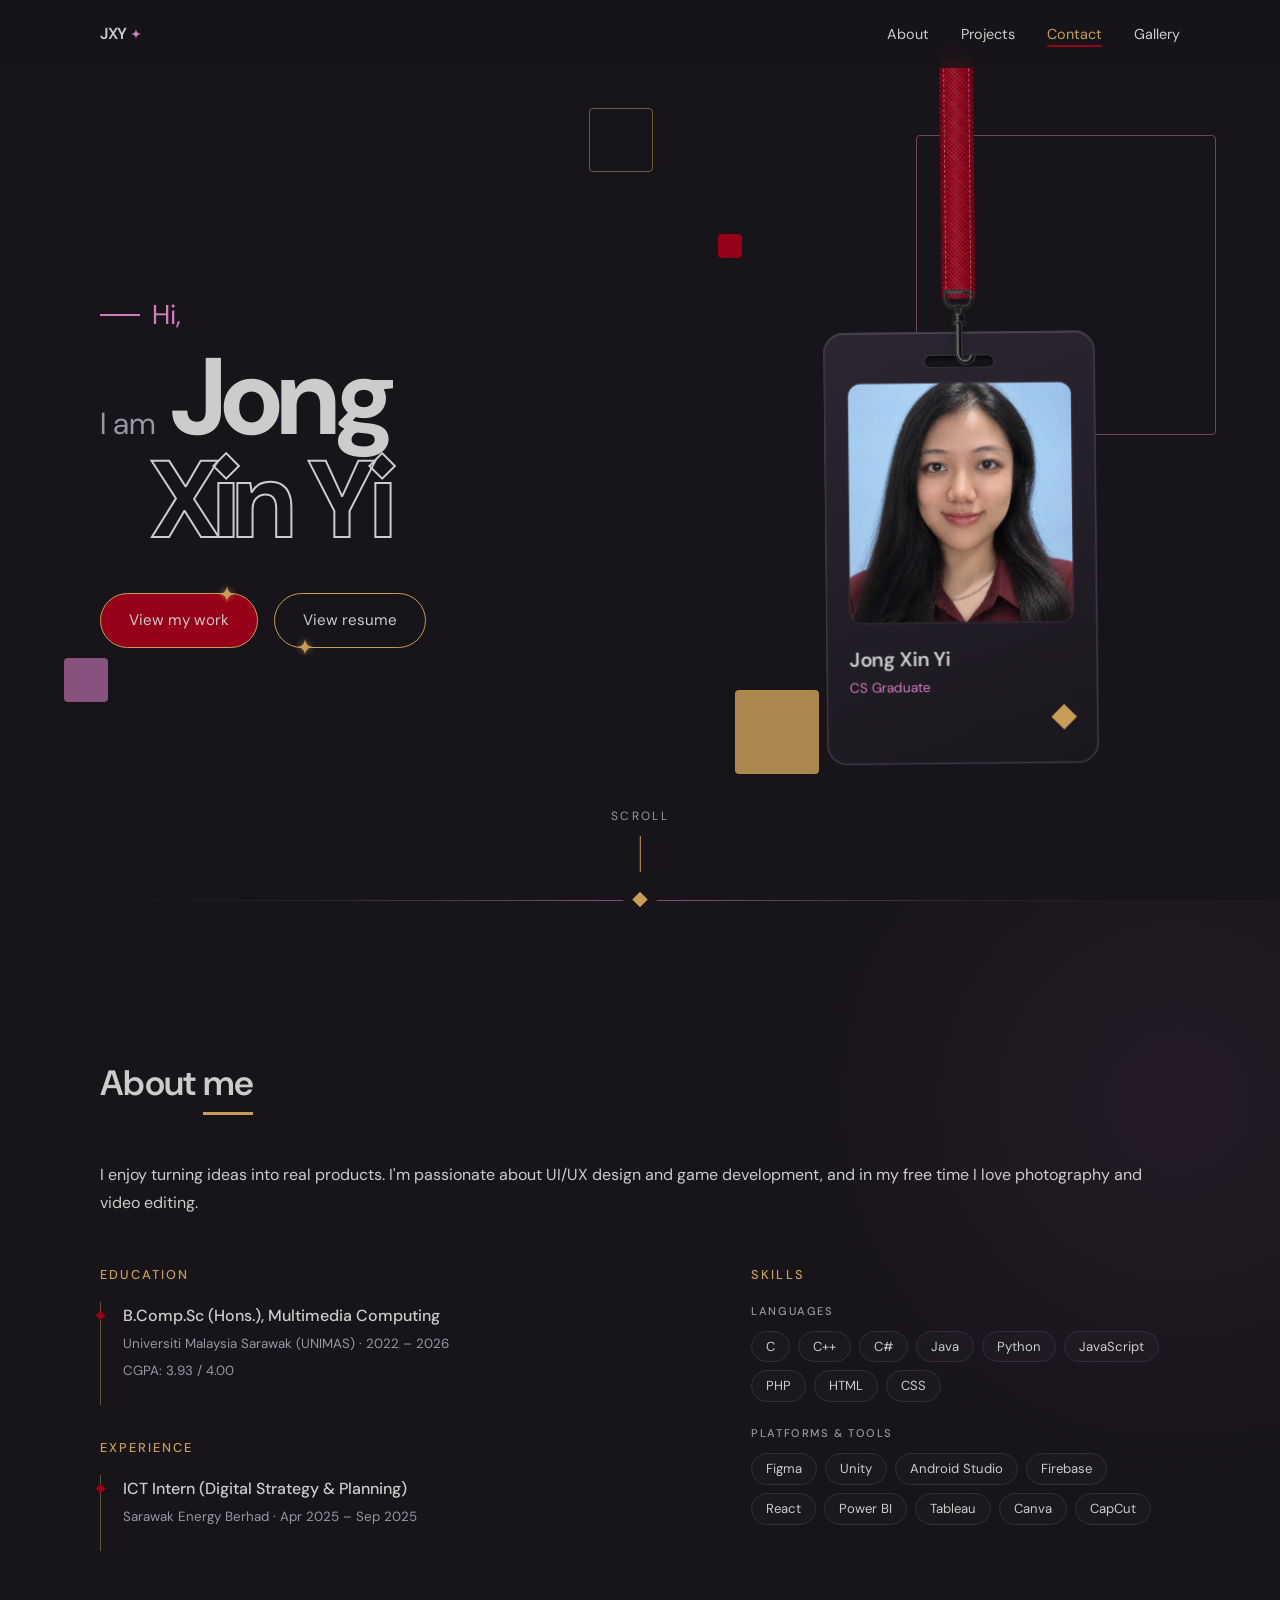
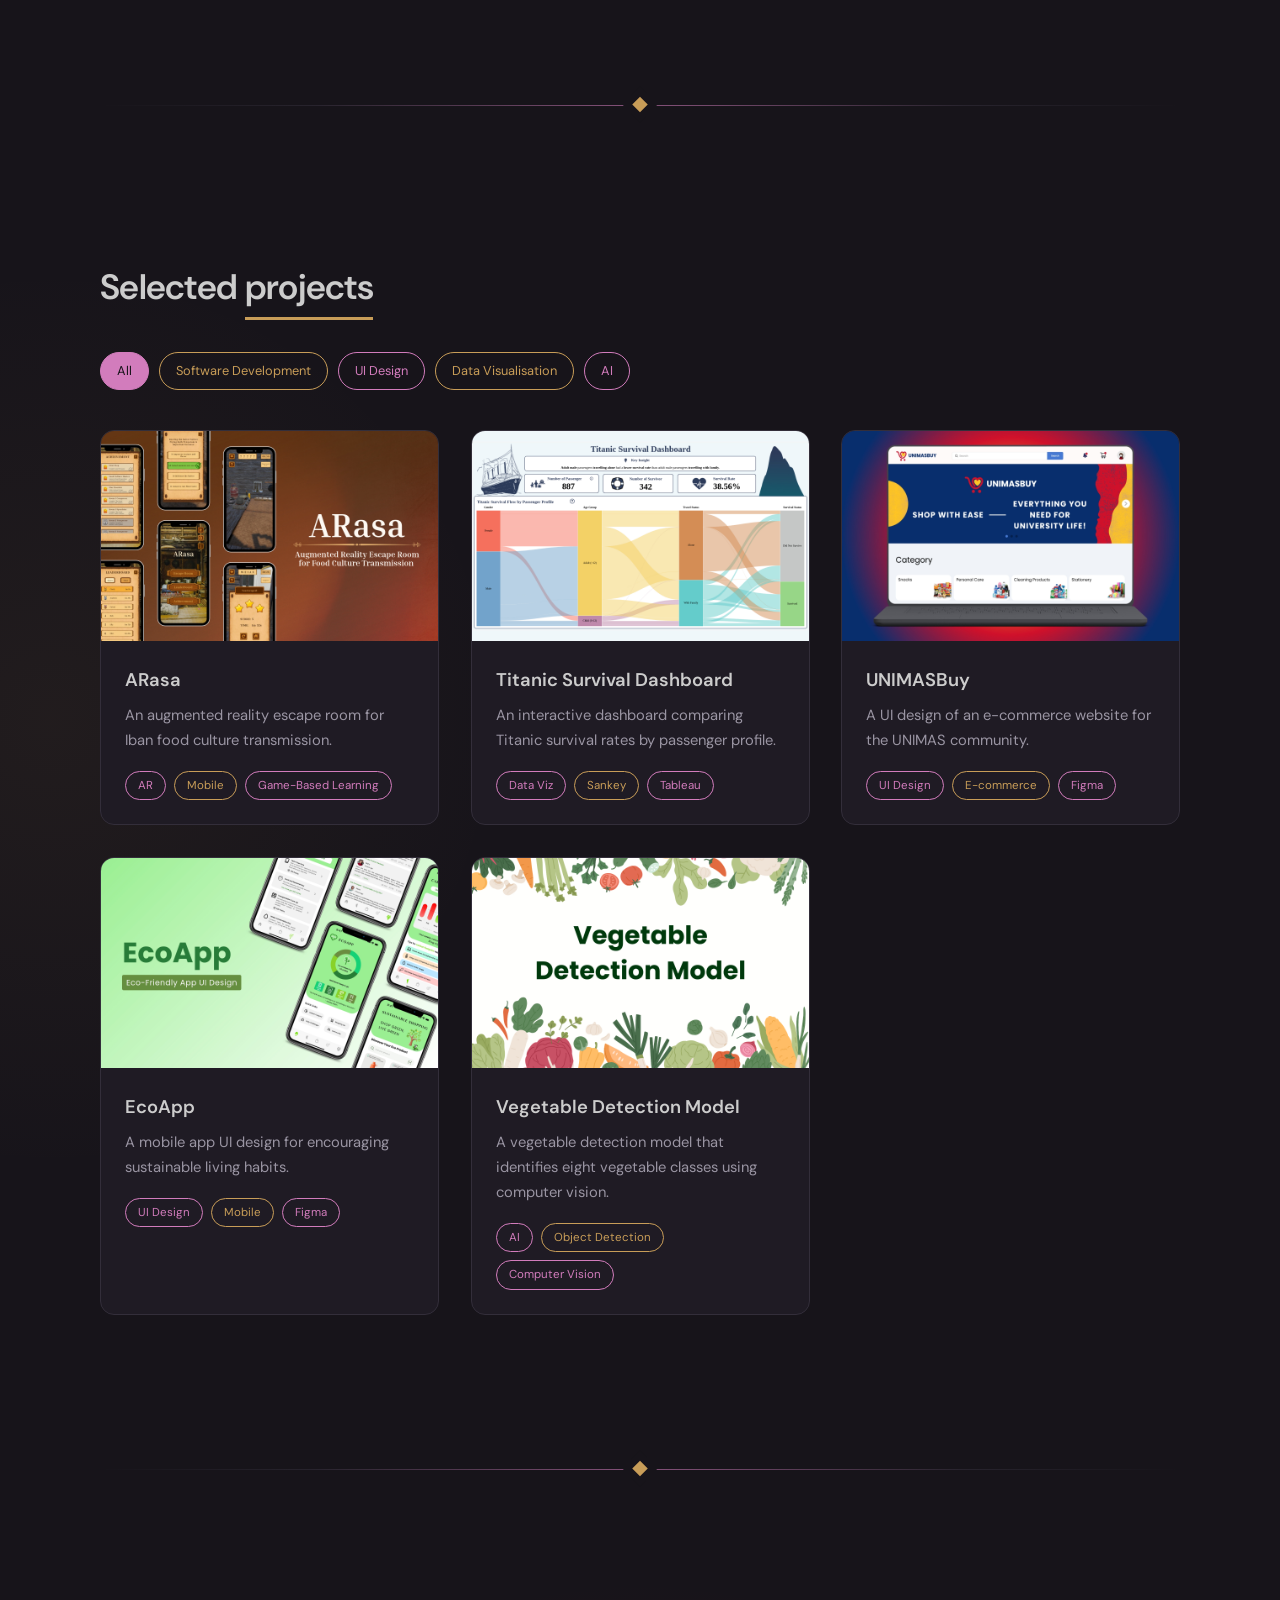
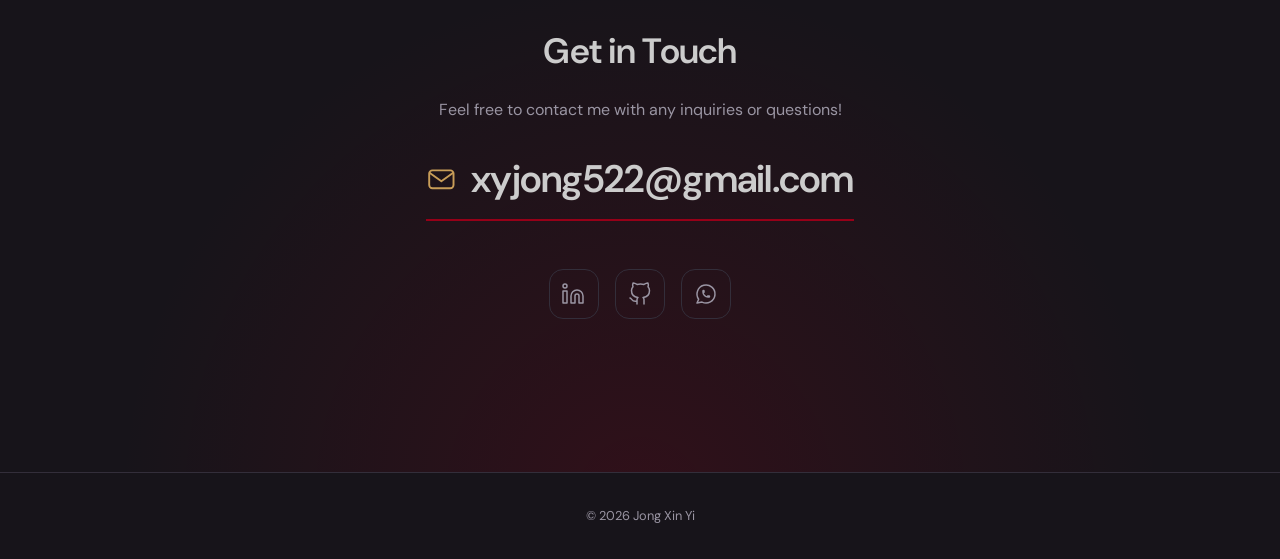
==== commit e0a9dad6: "Update index.html" ====
--- a/index.html
+++ b/index.html
@@ -144,7 +144,7 @@
 
                     <h3>Experience</h3>
                     <ul class="timeline">
-                        <li><strong>ICT Intern (Digital Strategy &amp; Planning)</strong><small>Sarawak Energy Berhad &middot; Apr 2025 &ndash; Sept 2025</small></li>
+                        <li><strong>ICT Intern (Digital Strategy &amp; Planning)</strong><small>Sarawak Energy Berhad &middot; Apr 2025 &ndash; Sep 2025</small></li>
                     </ul>
                 </div>
 
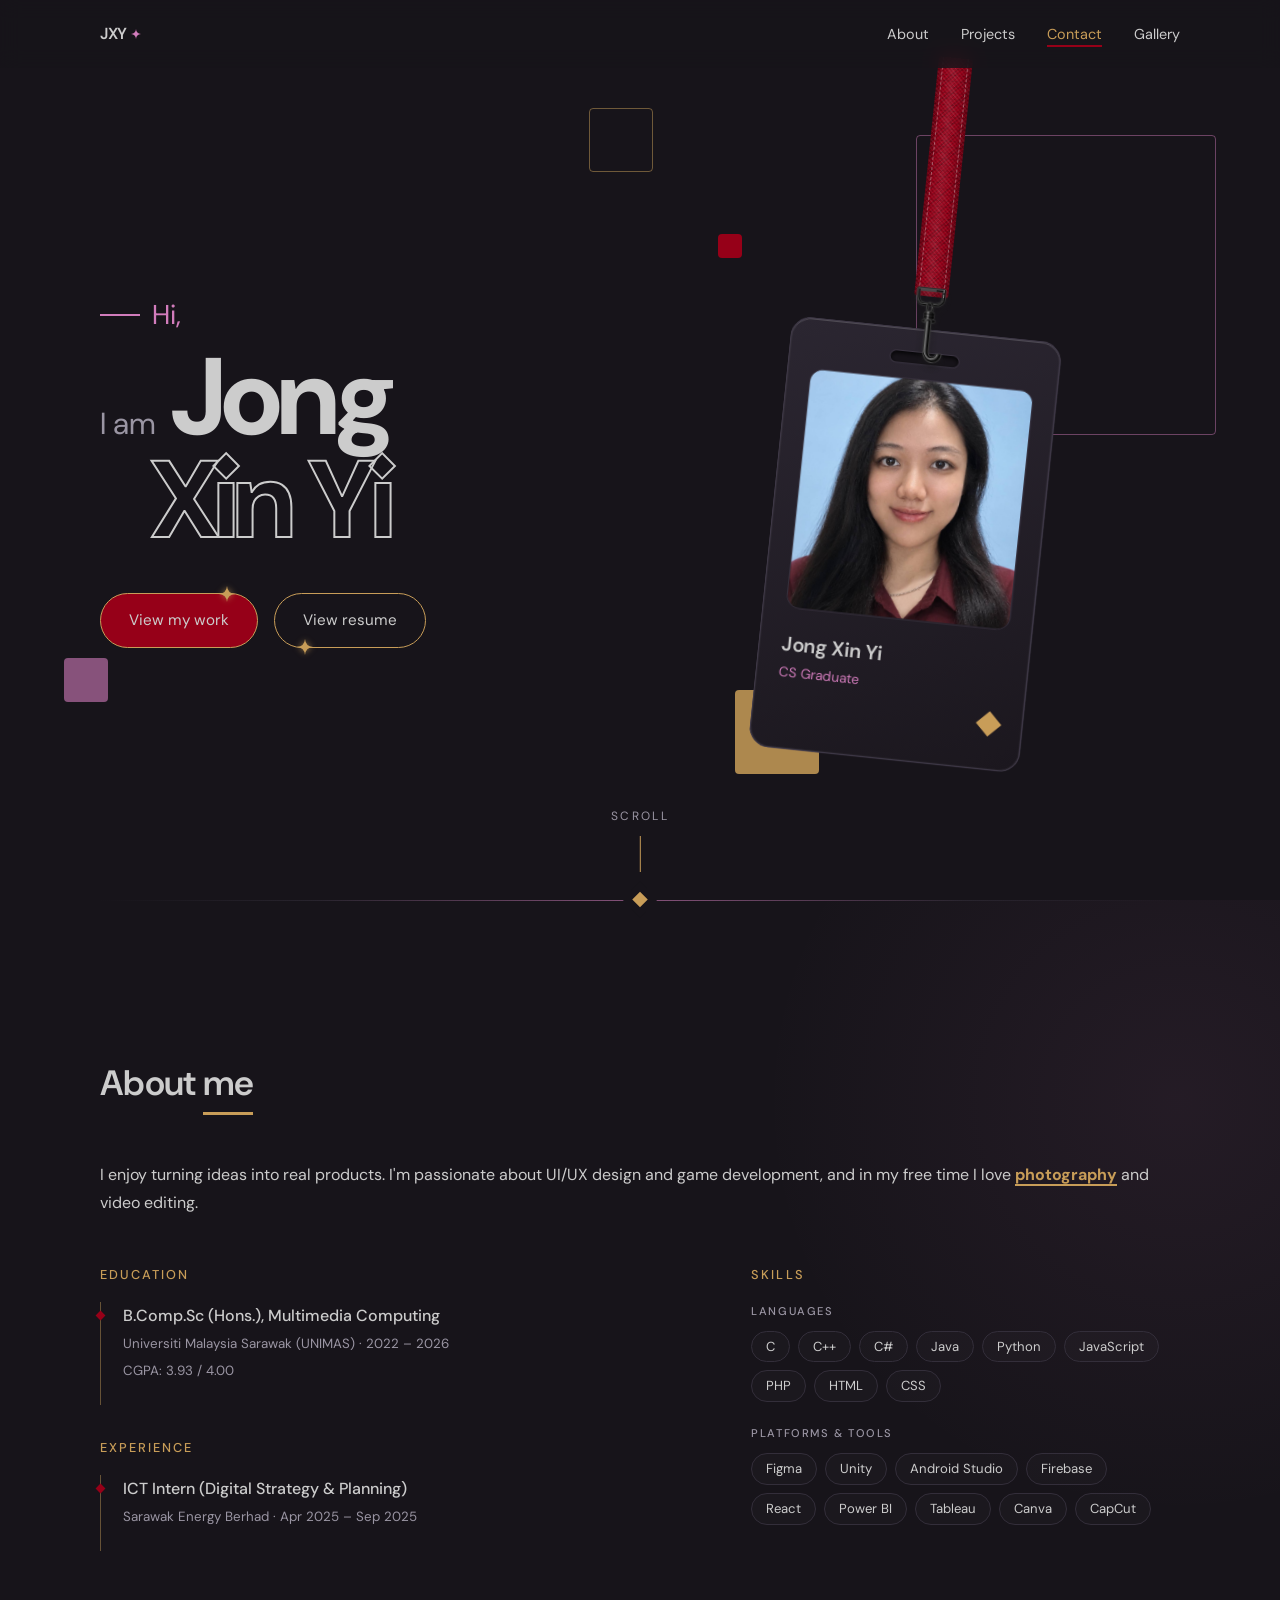
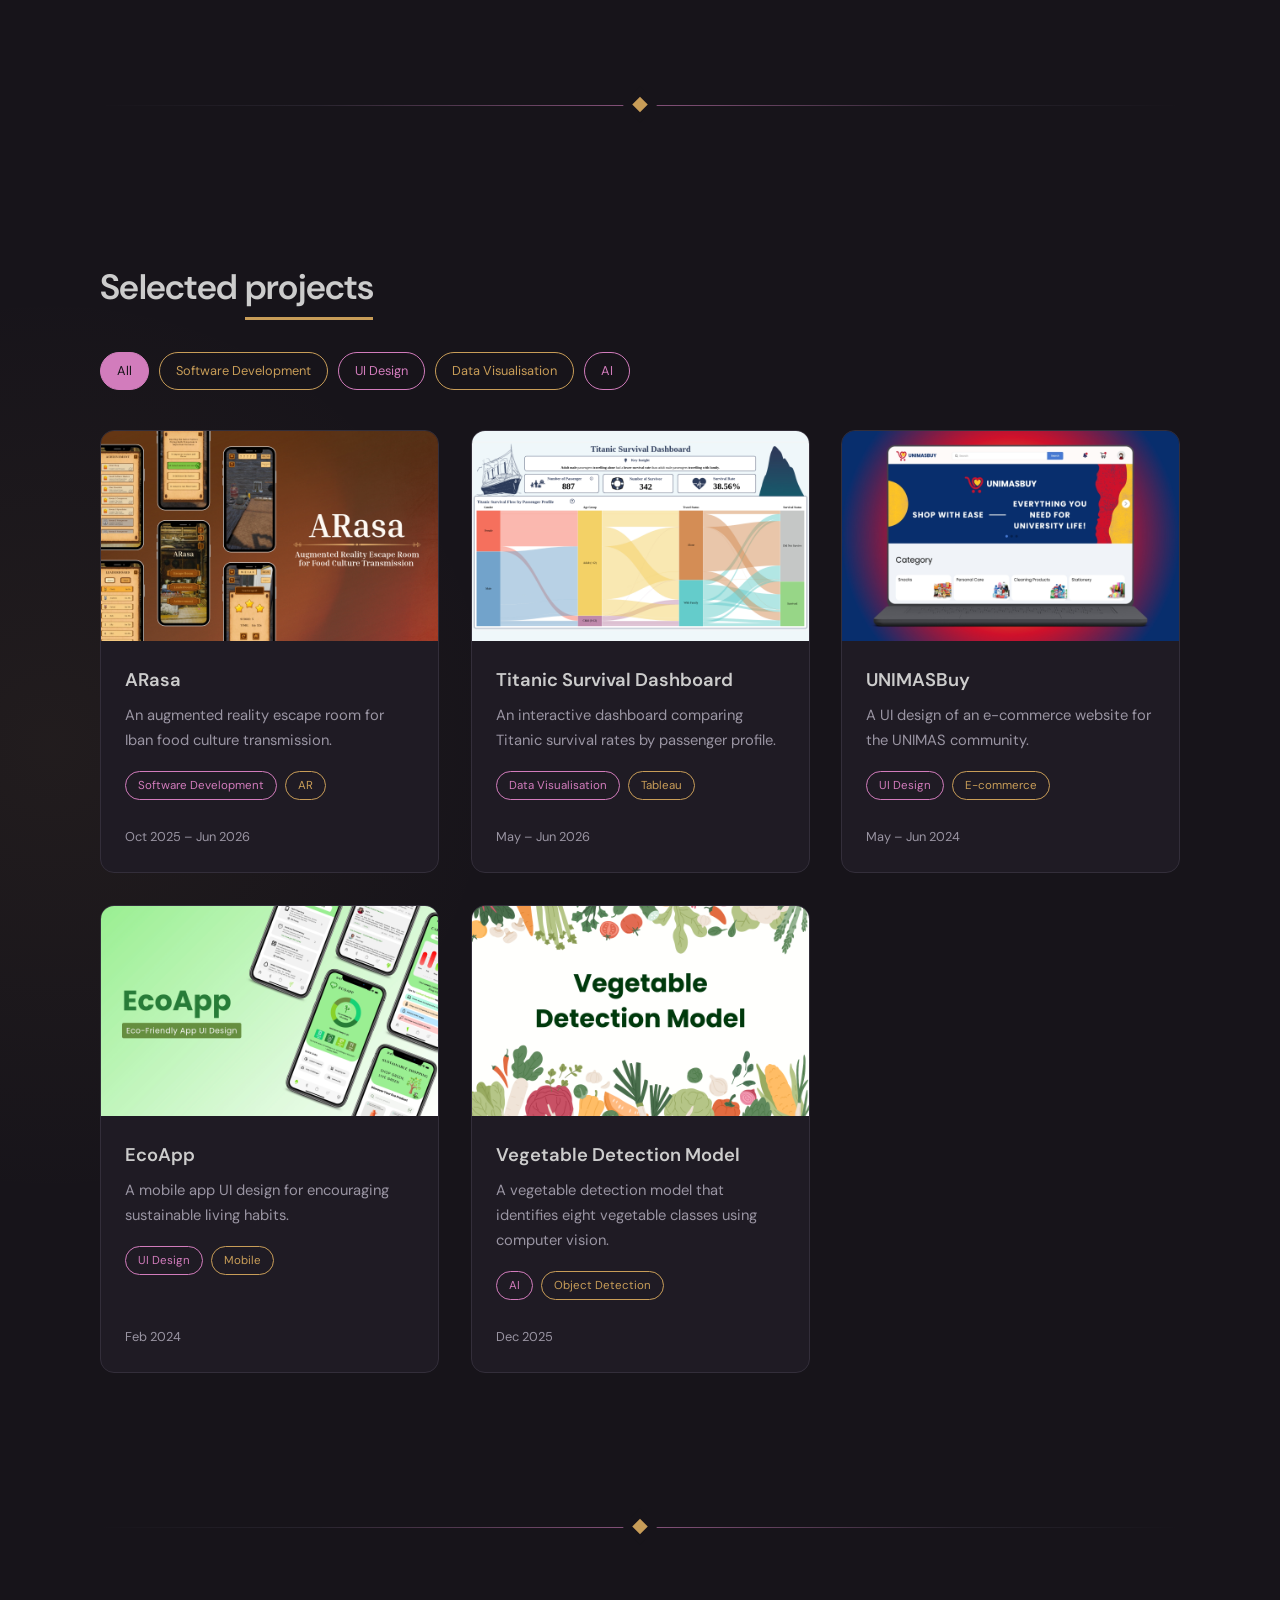
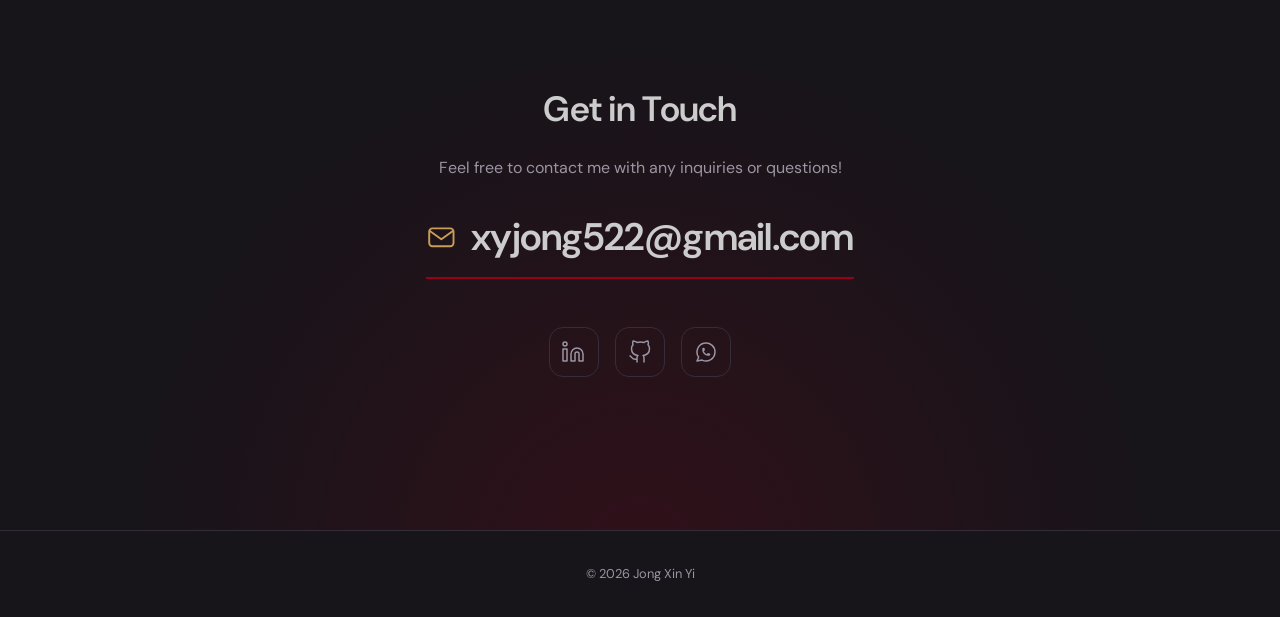
==== commit 0b21d799: "update" ====
--- a/index.html
+++ b/index.html
@@ -132,7 +132,7 @@
         <div class="wrap">
             <h2 class="title">About <span class="u">me</span></h2>
 
-            <p class="about-intro">I enjoy turning ideas into real products. I'm passionate about UI/UX design and game development, and in my free time I love photography and video editing.</p>
+            <p class="about-intro">I enjoy turning ideas into real products. I'm passionate about UI/UX design and game development, and in my free time I love <a href="gallery.html" class="gold-link">photography</a> and video editing.</p>
 
             <div class="about-grid">
 
--- a/style.css
+++ b/style.css
@@ -2720,3 +2720,69 @@
         width: 12px;
         height: 12px;
     }
+
+/* Project timeline at the bottom of each card */
+.card-in {
+    display: flex;
+    flex-direction: column;
+}
+
+.card .body {
+    flex: 1;
+    display: flex;
+    flex-direction: column;
+}
+
+    .card .body .tags {
+        margin-bottom: 10px;
+    }
+
+.card .period {
+    margin-top: auto;
+    padding-top: 16px;
+    display: flex;
+    align-items: center;
+    gap: 8px;
+    font-size: .8rem;
+    color: var(--muted);
+}
+
+/* Inline gold link (e.g. "photography" in the About intro) */
+.gold-link {
+    color: var(--gold);
+    font-weight: 700;
+    text-decoration: underline;
+    text-underline-offset: 4px;
+    text-decoration-thickness: 2px;
+    transition: color .25s, text-decoration-color .25s;
+}
+
+    .gold-link:hover, .gold-link:focus-visible {
+        color: var(--pink);
+    }
+
+/* "< Back to about" link above the gallery title */
+.back-link {
+    display: inline-flex;
+    align-items: center;
+    gap: 6px;
+    margin-bottom: 20px;
+    font-size: .9rem;
+    font-weight: 500;
+    color: var(--muted);
+    transition: color .25s;
+}
+
+    .back-link svg {
+        width: 18px;
+        height: 18px;
+        transition: transform .25s;
+    }
+
+    .back-link:hover, .back-link:focus-visible {
+        color: var(--gold);
+    }
+
+        .back-link:hover svg, .back-link:focus-visible svg {
+            transform: translateX(-4px);
+        }
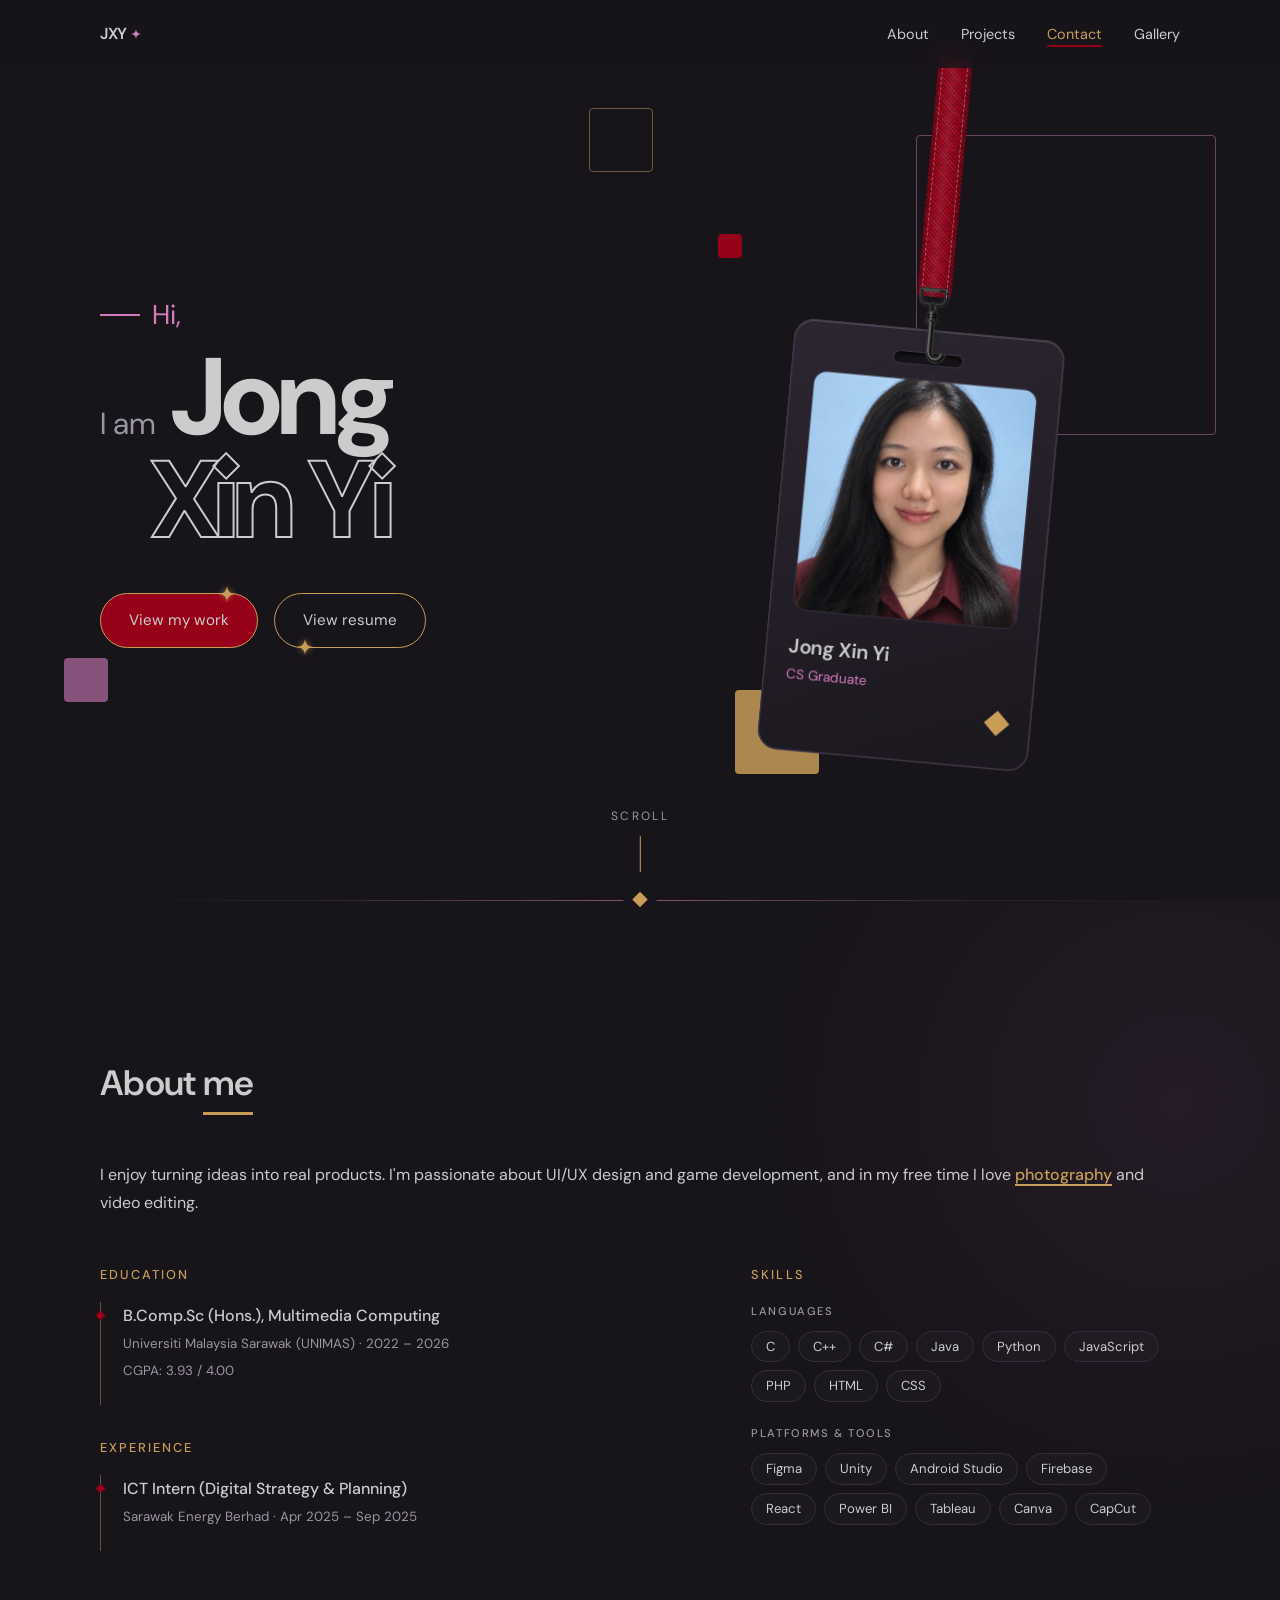
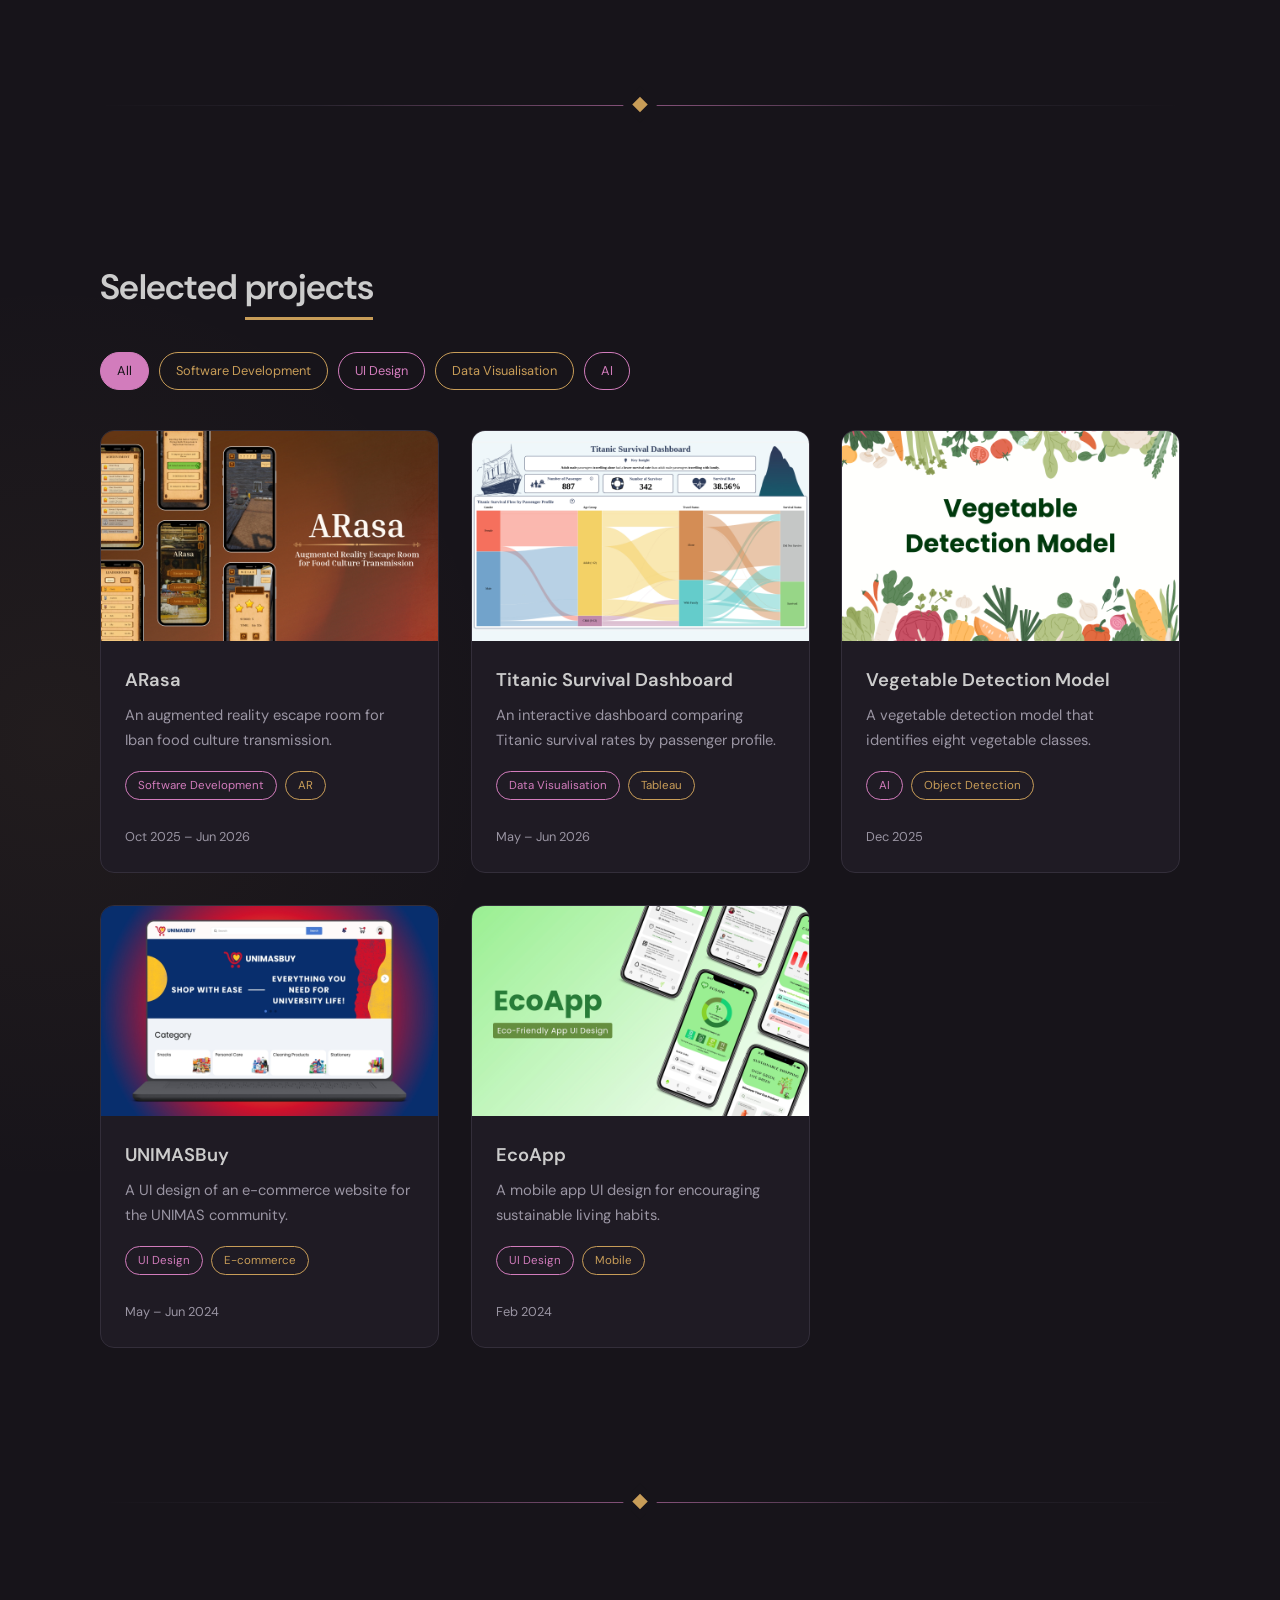
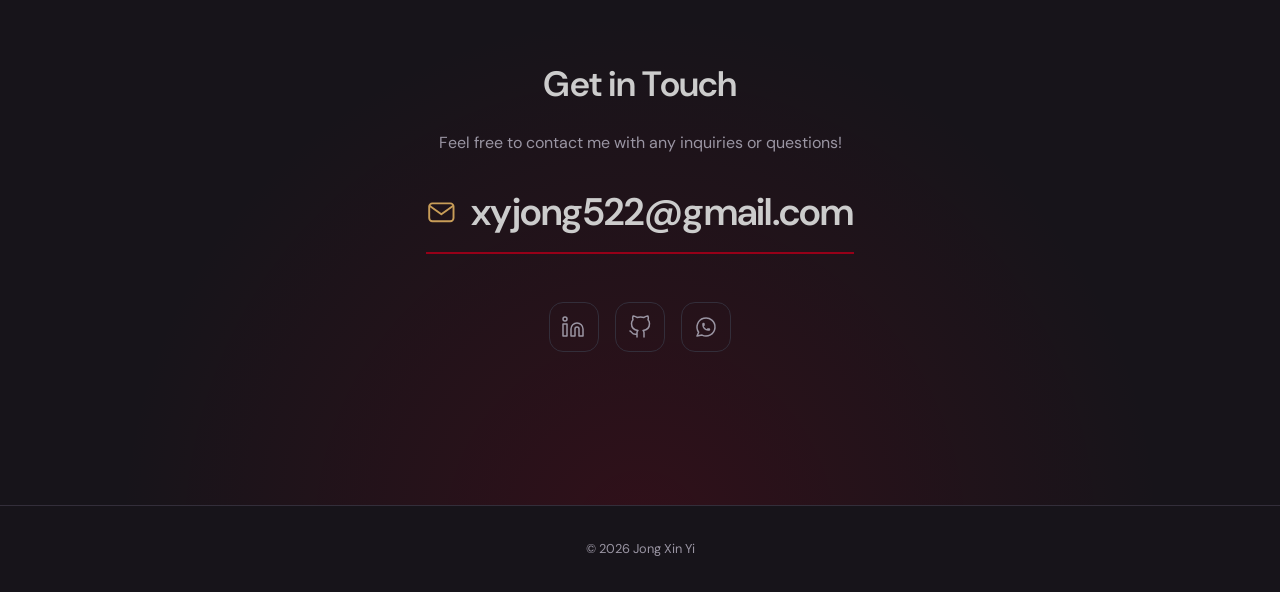
==== commit 93c20d6c: "Update index.html" ====
--- a/index.html
+++ b/index.html
@@ -39,7 +39,7 @@
                 </h1>
                 <div class="cta">
                     <a href="#projects" class="btn">View my work</a>
-                    <a href="https://drive.google.com/file/d/1U5utY-IBKtuD2a934Xzy_QybVJlo1DmR/view?usp=sharing"
+                    <a href="https://drive.google.com/file/d/1bd_SS7sgHfsFN_K5O1O8bxuNlDbZ36BJ/view?usp=sharing"
                        class="btn ghost" target="_blank" rel="noopener">View resume</a>
                 </div>
             </div>
--- a/style.css
+++ b/style.css
@@ -2750,7 +2750,7 @@
 /* Inline gold link (e.g. "photography" in the About intro) */
 .gold-link {
     color: var(--gold);
-    font-weight: 700;
+    font-weight: 500;
     text-decoration: underline;
     text-underline-offset: 4px;
     text-decoration-thickness: 2px;
@@ -2780,7 +2780,7 @@
     }
 
     .back-link:hover, .back-link:focus-visible {
-        color: var(--gold);
+        color: var(--red);
     }
 
         .back-link:hover svg, .back-link:focus-visible svg {
